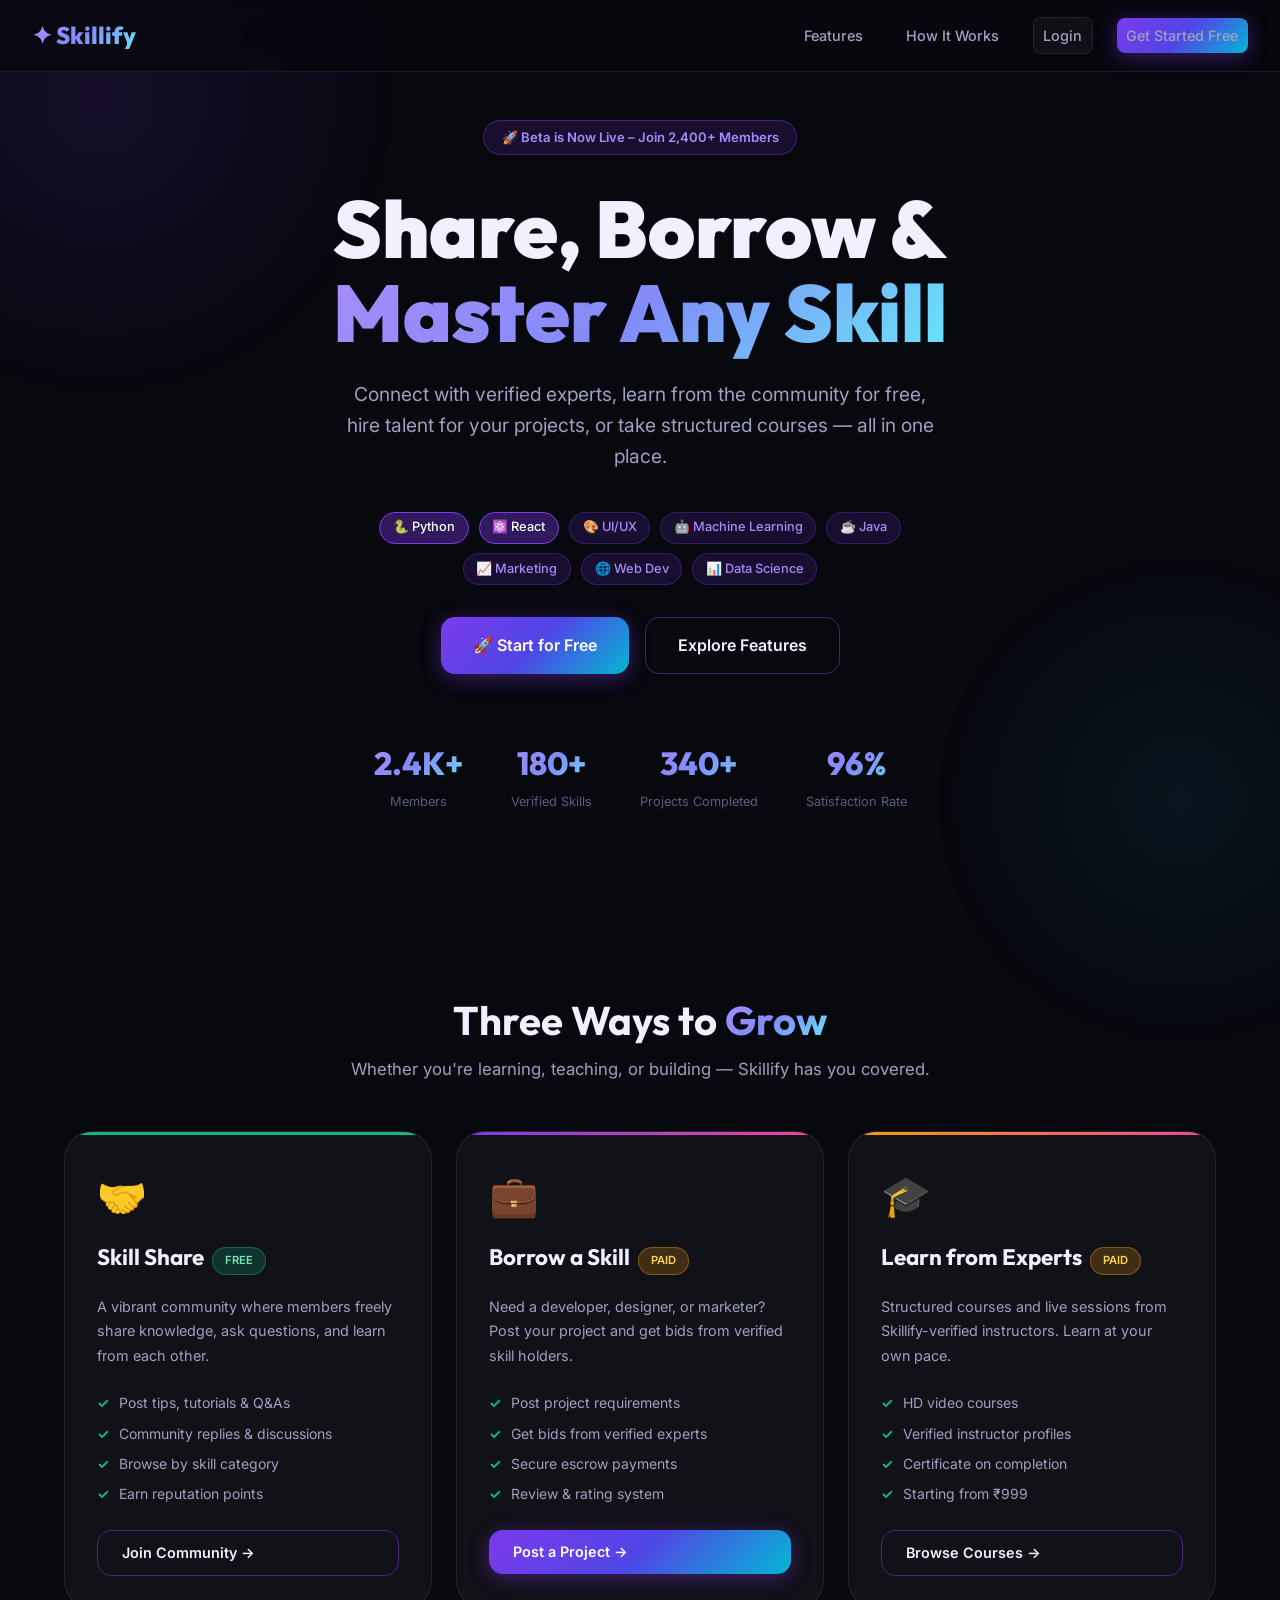
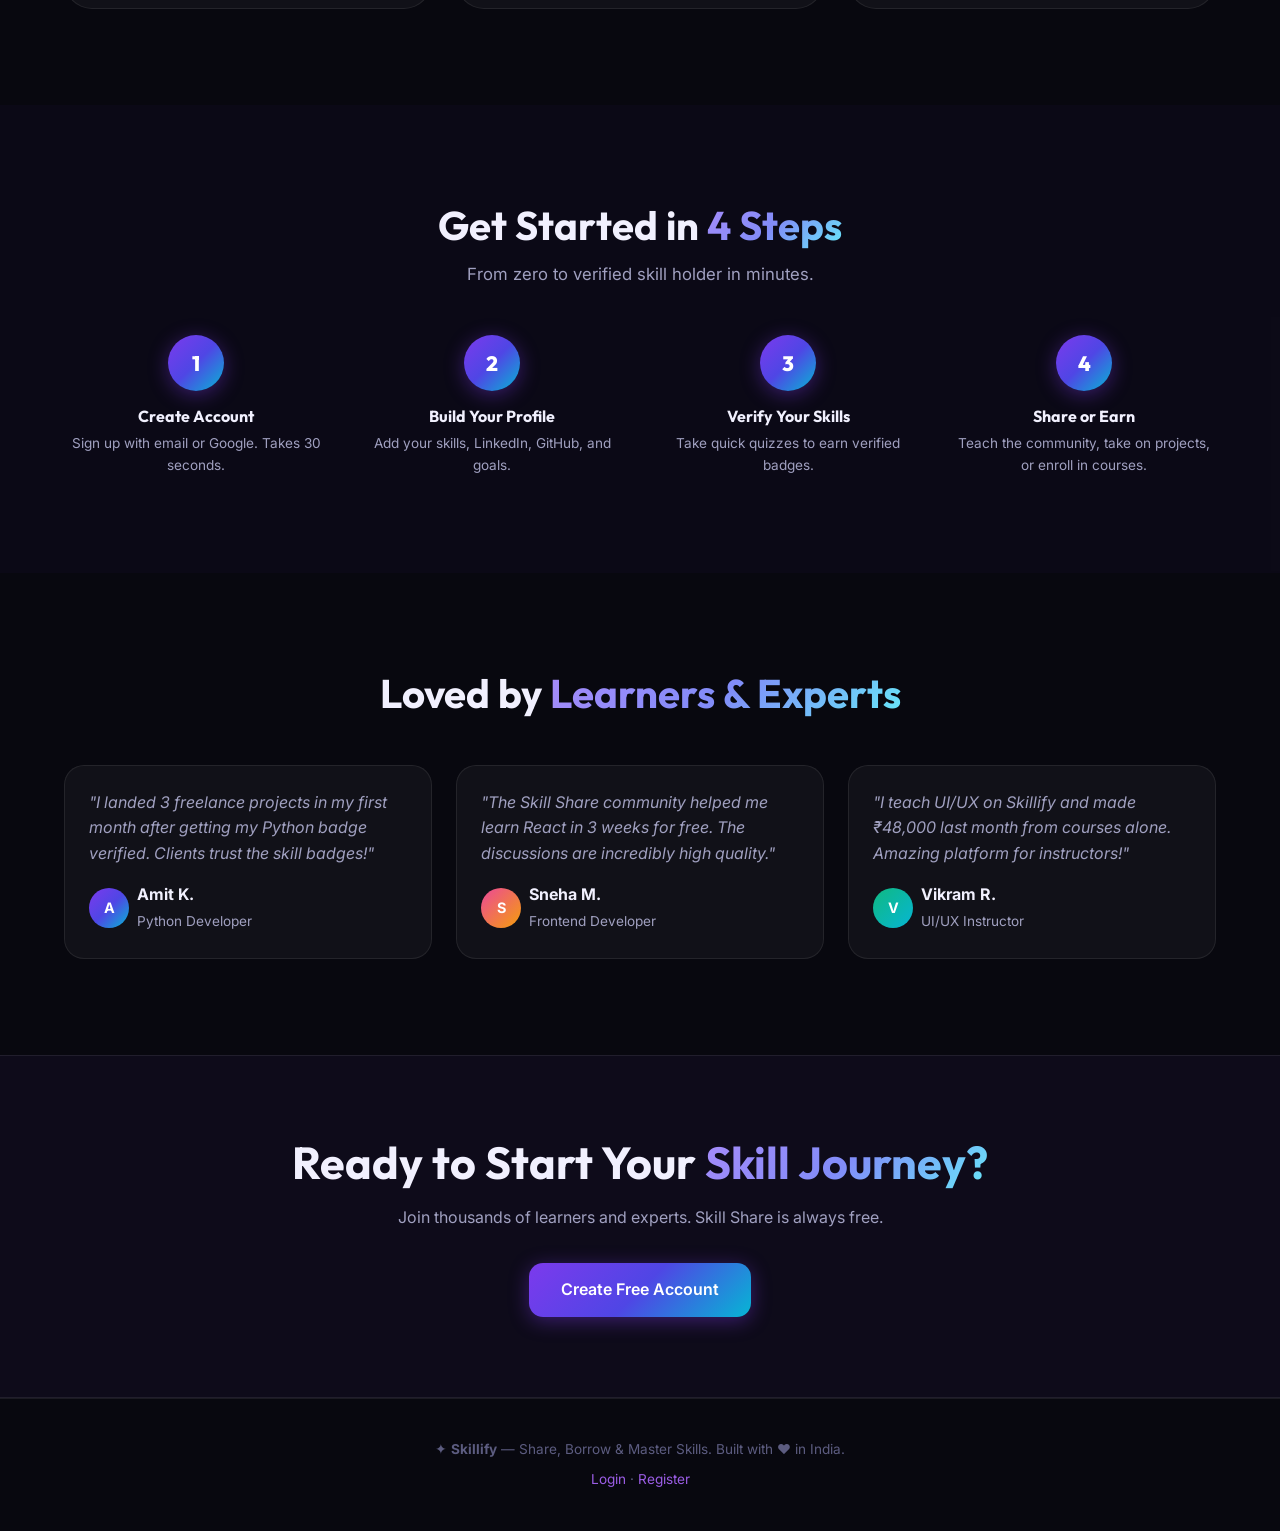
==== frontend/index.html @ 48dd80ce "Initial commit – Skillify platform" ====
<!DOCTYPE html>
<html lang="en">
<head>
  <meta charset="UTF-8" />
  <meta name="viewport" content="width=device-width, initial-scale=1.0" />
  <title>Skillify – Share, Borrow & Master Skills</title>
  <meta name="description" content="Skillify is the ultimate skill-sharing platform. Learn for free, hire experts, or take structured courses from verified professionals." />
  <link rel="stylesheet" href="styles/main.css" />
  <style>
    /* Landing-specific styles */
    .hero {
      min-height: 100vh;
      display: flex; align-items: center; justify-content: center;
      text-align: center;
      padding: 6rem 1.5rem 4rem;
      position: relative; z-index: 1;
    }
    .hero-badge {
      display: inline-flex; align-items: center; gap: 0.5rem;
      background: rgba(124,58,237,0.15);
      border: 1px solid rgba(124,58,237,0.4);
      border-radius: var(--radius-full);
      padding: 0.4rem 1.1rem;
      font-size: 0.82rem; font-weight: 600;
      color: #a78bfa; margin-bottom: 2rem;
      animation: fadeIn 0.8s ease;
    }
    .hero h1 {
      font-size: clamp(2.5rem, 7vw, 5rem);
      font-weight: 900; line-height: 1.05;
      margin-bottom: 1.5rem;
      animation: slideUp 0.8s ease 0.1s both;
    }
    .hero p {
      font-size: clamp(1rem, 2vw, 1.2rem);
      color: var(--text-secondary);
      max-width: 600px; margin: 0 auto 2.5rem;
      animation: slideUp 0.8s ease 0.2s both;
    }
    .hero-cta { display: flex; gap: 1rem; justify-content: center; flex-wrap: wrap; animation: slideUp 0.8s ease 0.3s both; }
    .hero-stats {
      display: flex; gap: 3rem; justify-content: center; margin-top: 4rem;
      flex-wrap: wrap; animation: slideUp 0.8s ease 0.4s both;
    }
    .hero-stat { text-align: center; }
    .hero-stat-num {
      font-family: 'Outfit', sans-serif;
      font-size: 2rem; font-weight: 800;
      background: var(--grad-text); -webkit-background-clip: text;
      -webkit-text-fill-color: transparent; background-clip: text;
    }
    .hero-stat-label { font-size: 0.8rem; color: var(--text-muted); margin-top: 0.2rem; }

    /* Floating skill chips in hero */
    .hero-chips {
      display: flex; flex-wrap: wrap; gap: 0.6rem; justify-content: center;
      margin: 2rem auto; max-width: 600px;
      animation: slideUp 0.8s ease 0.35s both;
    }

    /* Tiers section */
    .tier-card {
      border-radius: var(--radius-xl);
      padding: 2rem;
      background: var(--bg-card);
      border: 1px solid var(--border);
      transition: var(--transition);
      position: relative; overflow: hidden;
    }
    .tier-card::before {
      content: ''; position: absolute; top: 0; left: 0; right: 0; height: 3px;
    }
    .tier-free::before { background: var(--green); }
    .tier-borrow::before { background: linear-gradient(90deg, var(--violet), var(--pink)); }
    .tier-learn::before { background: linear-gradient(90deg, var(--amber), var(--pink)); }
    .tier-card:hover {
      transform: translateY(-8px);
      border-color: var(--border-active);
      box-shadow: var(--shadow-glow-hover);
    }
    .tier-icon {
      font-size: 2.5rem; margin-bottom: 1rem;
      display: block;
    }
    .tier-card h3 { font-size: 1.4rem; margin-bottom: 0.5rem; }
    .tier-card p { color: var(--text-secondary); font-size: 0.9rem; line-height: 1.7; margin-bottom: 1.5rem; }
    .tier-features { display: flex; flex-direction: column; gap: 0.5rem; margin-bottom: 1.5rem; }
    .tier-features li {
      display: flex; align-items: center; gap: 0.6rem;
      font-size: 0.875rem; color: var(--text-secondary);
    }
    .tier-features li::before { content: '✓'; color: var(--green); font-weight: 700; }

    /* How it works */
    .steps-grid { display: grid; grid-template-columns: repeat(auto-fit, minmax(200px, 1fr)); gap: 2rem; }
    .step { text-align: center; }
    .step-num {
      width: 56px; height: 56px;
      border-radius: 50%;
      background: var(--grad-primary);
      display: flex; align-items: center; justify-content: center;
      font-family: 'Outfit', sans-serif; font-size: 1.3rem; font-weight: 800; color: #fff;
      margin: 0 auto 1rem;
      box-shadow: 0 4px 20px rgba(124,58,237,0.4);
    }
    .step h4 { font-size: 1rem; margin-bottom: 0.4rem; }
    .step p { font-size: 0.85rem; color: var(--text-secondary); }

    /* Testimonials */
    .testimonial-card {
      background: var(--bg-card); border: 1px solid var(--border);
      border-radius: var(--radius-lg); padding: 1.5rem;
    }
    .testimonial-card p { color: var(--text-secondary); font-style: italic; margin-bottom: 1rem; }

    /* CTA Section */
    .cta-section {
      text-align: center; padding: 5rem 1.5rem;
      background: rgba(124,58,237,0.05);
      border-top: 1px solid var(--border);
      border-bottom: 1px solid var(--border);
    }
    .cta-section h2 { font-size: clamp(1.8rem, 4vw, 2.8rem); margin-bottom: 1rem; }
    .cta-section p { color: var(--text-secondary); margin-bottom: 2rem; }

    /* Footer */
    footer {
      padding: 2.5rem; text-align: center;
      color: var(--text-muted); font-size: 0.85rem;
      border-top: 1px solid var(--border);
    }
    footer a { color: var(--violet-light); }
  </style>
</head>
<body>

<!-- Navigation -->
<nav class="nav">
  <a href="index.html" class="nav-logo">✦ Skillify</a>
  <div class="nav-links">
    <a href="#tiers" class="nav-desktop">Features</a>
    <a href="#how-it-works" class="nav-desktop">How It Works</a>
    <a href="auth.html?mode=login" class="btn btn-glass btn-sm">Login</a>
    <a href="auth.html?mode=register" class="btn btn-primary btn-sm">Get Started Free</a>
  </div>
</nav>

<!-- HERO -->
<section class="hero">
  <div>
    <div class="hero-badge">🚀 Beta is Now Live – Join 2,400+ Members</div>
    <h1>
      Share, Borrow &<br />
      <span class="gradient-text">Master Any Skill</span>
    </h1>
    <p>Connect with verified experts, learn from the community for free, hire talent for your projects, or take structured courses — all in one place.</p>
    <div class="hero-chips">
      <span class="chip selected">🐍 Python</span>
      <span class="chip selected">⚛️ React</span>
      <span class="chip">🎨 UI/UX</span>
      <span class="chip">🤖 Machine Learning</span>
      <span class="chip">☕ Java</span>
      <span class="chip">📈 Marketing</span>
      <span class="chip">🌐 Web Dev</span>
      <span class="chip">📊 Data Science</span>
    </div>
    <div class="hero-cta">
      <a href="auth.html?mode=register" class="btn btn-primary btn-lg">🚀 Start for Free</a>
      <a href="#tiers" class="btn btn-outline btn-lg">Explore Features</a>
    </div>
    <div class="hero-stats">
      <div class="hero-stat"><div class="hero-stat-num">2.4K+</div><div class="hero-stat-label">Members</div></div>
      <div class="hero-stat"><div class="hero-stat-num">180+</div><div class="hero-stat-label">Verified Skills</div></div>
      <div class="hero-stat"><div class="hero-stat-num">340+</div><div class="hero-stat-label">Projects Completed</div></div>
      <div class="hero-stat"><div class="hero-stat-num">96%</div><div class="hero-stat-label">Satisfaction Rate</div></div>
    </div>
  </div>
</section>

<!-- TIERS -->
<section class="section" id="tiers">
  <div class="container">
    <div class="section-header">
      <h2>Three Ways to <span class="gradient-text">Grow</span></h2>
      <p>Whether you're learning, teaching, or building — Skillify has you covered.</p>
    </div>
    <div class="grid-3">

      <!-- Tier 1: Free -->
      <div class="tier-card tier-free slide-up">
        <span class="tier-icon">🤝</span>
        <div class="flex items-center gap-1 mb-2">
          <h3>Skill Share</h3>
          <span class="badge badge-free">FREE</span>
        </div>
        <p>A vibrant community where members freely share knowledge, ask questions, and learn from each other.</p>
        <ul class="tier-features">
          <li>Post tips, tutorials & Q&As</li>
          <li>Community replies & discussions</li>
          <li>Browse by skill category</li>
          <li>Earn reputation points</li>
        </ul>
        <a href="auth.html?mode=register" class="btn btn-outline w-full">Join Community →</a>
      </div>

      <!-- Tier 2: Borrow -->
      <div class="tier-card tier-borrow slide-up" style="animation-delay:0.1s">
        <span class="tier-icon">💼</span>
        <div class="flex items-center gap-1 mb-2">
          <h3>Borrow a Skill</h3>
          <span class="badge badge-paid">PAID</span>
        </div>
        <p>Need a developer, designer, or marketer? Post your project and get bids from verified skill holders.</p>
        <ul class="tier-features">
          <li>Post project requirements</li>
          <li>Get bids from verified experts</li>
          <li>Secure escrow payments</li>
          <li>Review & rating system</li>
        </ul>
        <a href="auth.html?mode=register" class="btn btn-primary w-full">Post a Project →</a>
      </div>

      <!-- Tier 3: Learn -->
      <div class="tier-card tier-learn slide-up" style="animation-delay:0.2s">
        <span class="tier-icon">🎓</span>
        <div class="flex items-center gap-1 mb-2">
          <h3>Learn from Experts</h3>
          <span class="badge badge-paid">PAID</span>
        </div>
        <p>Structured courses and live sessions from Skillify-verified instructors. Learn at your own pace.</p>
        <ul class="tier-features">
          <li>HD video courses</li>
          <li>Verified instructor profiles</li>
          <li>Certificate on completion</li>
          <li>Starting from ₹999</li>
        </ul>
        <a href="auth.html?mode=register" class="btn btn-outline w-full">Browse Courses →</a>
      </div>

    </div>
  </div>
</section>

<!-- HOW IT WORKS -->
<section class="section" id="how-it-works" style="background: rgba(124,58,237,0.03);">
  <div class="container">
    <div class="section-header">
      <h2>Get Started in <span class="gradient-text">4 Steps</span></h2>
      <p>From zero to verified skill holder in minutes.</p>
    </div>
    <div class="steps-grid">
      <div class="step slide-up">
        <div class="step-num">1</div>
        <h4>Create Account</h4>
        <p>Sign up with email or Google. Takes 30 seconds.</p>
      </div>
      <div class="step slide-up" style="animation-delay:0.1s">
        <div class="step-num">2</div>
        <h4>Build Your Profile</h4>
        <p>Add your skills, LinkedIn, GitHub, and goals.</p>
      </div>
      <div class="step slide-up" style="animation-delay:0.2s">
        <div class="step-num">3</div>
        <h4>Verify Your Skills</h4>
        <p>Take quick quizzes to earn verified badges.</p>
      </div>
      <div class="step slide-up" style="animation-delay:0.3s">
        <div class="step-num">4</div>
        <h4>Share or Earn</h4>
        <p>Teach the community, take on projects, or enroll in courses.</p>
      </div>
    </div>
  </div>
</section>

<!-- TESTIMONIALS -->
<section class="section">
  <div class="container">
    <div class="section-header">
      <h2>Loved by <span class="gradient-text">Learners & Experts</span></h2>
    </div>
    <div class="grid-3">
      <div class="testimonial-card">
        <p>"I landed 3 freelance projects in my first month after getting my Python badge verified. Clients trust the skill badges!"</p>
        <div class="flex items-center gap-1">
          <div class="avatar">A</div>
          <div><strong>Amit K.</strong><br /><span class="txt-sm txt-muted">Python Developer</span></div>
        </div>
      </div>
      <div class="testimonial-card" style="animation-delay:0.1s">
        <p>"The Skill Share community helped me learn React in 3 weeks for free. The discussions are incredibly high quality."</p>
        <div class="flex items-center gap-1">
          <div class="avatar" style="background: linear-gradient(135deg,#ec4899,#f59e0b)">S</div>
          <div><strong>Sneha M.</strong><br /><span class="txt-sm txt-muted">Frontend Developer</span></div>
        </div>
      </div>
      <div class="testimonial-card" style="animation-delay:0.2s">
        <p>"I teach UI/UX on Skillify and made ₹48,000 last month from courses alone. Amazing platform for instructors!"</p>
        <div class="flex items-center gap-1">
          <div class="avatar" style="background: linear-gradient(135deg,#10b981,#06b6d4)">V</div>
          <div><strong>Vikram R.</strong><br /><span class="txt-sm txt-muted">UI/UX Instructor</span></div>
        </div>
      </div>
    </div>
  </div>
</section>

<!-- CTA -->
<div class="cta-section">
  <h2>Ready to Start Your <span class="gradient-text">Skill Journey?</span></h2>
  <p>Join thousands of learners and experts. Skill Share is always free.</p>
  <a href="auth.html?mode=register" class="btn btn-primary btn-lg">Create Free Account</a>
</div>

<!-- FOOTER -->
<footer>
  <p>✦ <strong>Skillify</strong> — Share, Borrow & Master Skills. Built with ❤️ in India.</p>
  <p class="mt-1"><a href="auth.html?mode=login">Login</a> · <a href="auth.html?mode=register">Register</a></p>
</footer>

</body>
</html>
---- frontend/styles/main.css ----
/* ==========================================================
   Skillify – Global Design System
   Dark Violet Premium Theme with Glassmorphism
   ========================================================== */

@import url('https://fonts.googleapis.com/css2?family=Outfit:wght@300;400;500;600;700;800;900&family=Inter:wght@300;400;500;600&display=swap');

/* ── CSS Variables ── */
:root {
    --bg-primary: #08080f;
    --bg-secondary: #0d0d1a;
    --bg-card: rgba(255, 255, 255, 0.04);
    --bg-card-hover: rgba(255, 255, 255, 0.07);

    --violet: #7c3aed;
    --violet-light: #9b5de5;
    --indigo: #4f46e5;
    --pink: #ec4899;
    --amber: #f59e0b;
    --green: #10b981;
    --red: #ef4444;
    --cyan: #06b6d4;

    --grad-primary: linear-gradient(135deg, #7c3aed, #4f46e5, #06b6d4);
    --grad-card: linear-gradient(135deg, rgba(124, 58, 237, 0.15), rgba(79, 70, 229, 0.1));
    --grad-text: linear-gradient(135deg, #a78bfa, #818cf8, #67e8f9);

    --text-primary: #f1f0fe;
    --text-secondary: #a0a0c0;
    --text-muted: #5c5c80;

    --border: rgba(255, 255, 255, 0.08);
    --border-active: rgba(124, 58, 237, 0.5);

    --shadow-card: 0 8px 32px rgba(0, 0, 0, 0.4);
    --shadow-glow: 0 0 40px rgba(124, 58, 237, 0.25);
    --shadow-glow-hover: 0 0 60px rgba(124, 58, 237, 0.4);

    --radius-sm: 8px;
    --radius-md: 14px;
    --radius-lg: 20px;
    --radius-xl: 28px;
    --radius-full: 9999px;

    --transition: all 0.3s cubic-bezier(0.4, 0, 0.2, 1);
    --transition-fast: all 0.15s ease;

    --nav-h: 72px;
}

/* ── Reset ── */
*,
*::before,
*::after {
    box-sizing: border-box;
    margin: 0;
    padding: 0;
}

html {
    scroll-behavior: smooth;
}

body {
    font-family: 'Inter', sans-serif;
    background: var(--bg-primary);
    color: var(--text-primary);
    min-height: 100vh;
    overflow-x: hidden;
    line-height: 1.6;
}

img,
svg {
    max-width: 100%;
    display: block;
}

a {
    text-decoration: none;
    color: inherit;
}

ul {
    list-style: none;
}

button {
    font-family: inherit;
    cursor: pointer;
    border: none;
    outline: none;
}

input,
textarea,
select {
    font-family: inherit;
    outline: none;
}

/* ── Background animated gradient orbs ── */
body::before {
    content: '';
    position: fixed;
    width: 600px;
    height: 600px;
    background: radial-gradient(circle, rgba(124, 58, 237, 0.12) 0%, transparent 70%);
    top: -200px;
    left: -200px;
    pointer-events: none;
    z-index: 0;
    animation: orbFloat 8s ease-in-out infinite;
}

body::after {
    content: '';
    position: fixed;
    width: 500px;
    height: 500px;
    background: radial-gradient(circle, rgba(6, 182, 212, 0.08) 0%, transparent 70%);
    bottom: -150px;
    right: -150px;
    pointer-events: none;
    z-index: 0;
    animation: orbFloat 10s ease-in-out infinite reverse;
}

@keyframes orbFloat {

    0%,
    100% {
        transform: translate(0, 0);
    }

    50% {
        transform: translate(30px, 30px);
    }
}

/* ── Scrollbar ── */
::-webkit-scrollbar {
    width: 6px;
}

::-webkit-scrollbar-track {
    background: var(--bg-primary);
}

::-webkit-scrollbar-thumb {
    background: var(--violet);
    border-radius: 3px;
}

/* ── Typography ── */
h1,
h2,
h3,
h4,
h5,
h6 {
    font-family: 'Outfit', sans-serif;
    font-weight: 700;
    line-height: 1.2;
}

.gradient-text {
    background: var(--grad-text);
    -webkit-background-clip: text;
    -webkit-text-fill-color: transparent;
    background-clip: text;
}

/* ── Nav ── */
.nav {
    position: fixed;
    top: 0;
    left: 0;
    right: 0;
    z-index: 100;
    height: var(--nav-h);
    display: flex;
    align-items: center;
    justify-content: space-between;
    padding: 0 2rem;
    background: rgba(8, 8, 15, 0.8);
    backdrop-filter: blur(20px);
    border-bottom: 1px solid var(--border);
    transition: var(--transition);
}

.nav-logo {
    font-family: 'Outfit', sans-serif;
    font-size: 1.5rem;
    font-weight: 800;
    background: var(--grad-text);
    -webkit-background-clip: text;
    -webkit-text-fill-color: transparent;
    background-clip: text;
}

.nav-links {
    display: flex;
    align-items: center;
    gap: 1.5rem;
}

.nav-links a {
    color: var(--text-secondary);
    font-size: 0.9rem;
    font-weight: 500;
    transition: var(--transition);
    padding: 0.4rem 0.6rem;
    border-radius: var(--radius-sm);
}

.nav-links a:hover {
    color: var(--text-primary);
    background: var(--bg-card);
}

.nav-links a.active {
    color: var(--violet-light);
}

/* ── Buttons ── */
.btn {
    display: inline-flex;
    align-items: center;
    gap: 0.5rem;
    padding: 0.65rem 1.5rem;
    border-radius: var(--radius-md);
    font-weight: 600;
    font-size: 0.9rem;
    transition: var(--transition);
    position: relative;
    overflow: hidden;
    cursor: pointer;
}

.btn::before {
    content: '';
    position: absolute;
    inset: 0;
    background: rgba(255, 255, 255, 0.1);
    transform: translateX(-100%);
    transition: transform 0.3s ease;
}

.btn:hover::before {
    transform: translateX(0);
}

.btn-primary {
    background: var(--grad-primary);
    color: #fff;
    box-shadow: 0 4px 20px rgba(124, 58, 237, 0.4);
}

.btn-primary:hover {
    box-shadow: 0 4px 30px rgba(124, 58, 237, 0.6);
    transform: translateY(-2px);
}

.btn-outline {
    background: transparent;
    color: var(--text-primary);
    border: 1px solid var(--border-active);
}

.btn-outline:hover {
    background: rgba(124, 58, 237, 0.1);
    border-color: var(--violet);
}

.btn-glass {
    background: var(--bg-card);
    color: var(--text-primary);
    border: 1px solid var(--border);
    backdrop-filter: blur(10px);
}

.btn-glass:hover {
    background: var(--bg-card-hover);
    border-color: var(--border-active);
}

.btn-sm {
    padding: 0.45rem 1rem;
    font-size: 0.82rem;
    border-radius: var(--radius-sm);
}

.btn-lg {
    padding: 0.9rem 2rem;
    font-size: 1rem;
}

.btn-full {
    width: 100%;
    justify-content: center;
}

/* ── Cards ── */
.card {
    background: var(--bg-card);
    border: 1px solid var(--border);
    border-radius: var(--radius-lg);
    padding: 1.5rem;
    backdrop-filter: blur(10px);
    transition: var(--transition);
}

.card:hover {
    border-color: var(--border-active);
    background: var(--bg-card-hover);
    box-shadow: var(--shadow-glow);
    transform: translateY(-3px);
}

.card-glass {
    background: rgba(255, 255, 255, 0.03);
    border: 1px solid var(--border);
    border-radius: var(--radius-lg);
    backdrop-filter: blur(20px);
}

/* ── Badges ── */
.badge {
    display: inline-flex;
    align-items: center;
    gap: 0.35rem;
    padding: 0.25rem 0.75rem;
    border-radius: var(--radius-full);
    font-size: 0.75rem;
    font-weight: 600;
}

.badge-violet {
    background: rgba(124, 58, 237, 0.2);
    color: #a78bfa;
    border: 1px solid rgba(124, 58, 237, 0.3);
}

.badge-green {
    background: rgba(16, 185, 129, 0.15);
    color: #34d399;
    border: 1px solid rgba(16, 185, 129, 0.3);
}

.badge-pink {
    background: rgba(236, 72, 153, 0.15);
    color: #f472b6;
    border: 1px solid rgba(236, 72, 153, 0.3);
}

.badge-amber {
    background: rgba(245, 158, 11, 0.15);
    color: #fbbf24;
    border: 1px solid rgba(245, 158, 11, 0.3);
}

.badge-cyan {
    background: rgba(6, 182, 212, 0.15);
    color: #22d3ee;
    border: 1px solid rgba(6, 182, 212, 0.3);
}

.badge-free {
    background: rgba(16, 185, 129, 0.2);
    color: #6ee7b7;
    border: 1px solid rgba(16, 185, 129, 0.4);
    font-size: 0.7rem;
}

.badge-paid {
    background: rgba(245, 158, 11, 0.2);
    color: #fcd34d;
    border: 1px solid rgba(245, 158, 11, 0.4);
    font-size: 0.7rem;
}

/* ── Forms ── */
.form-group {
    display: flex;
    flex-direction: column;
    gap: 0.5rem;
}

.form-label {
    font-size: 0.85rem;
    font-weight: 600;
    color: var(--text-secondary);
}

.form-input,
.form-select,
.form-textarea {
    background: rgba(255, 255, 255, 0.05);
    border: 1px solid var(--border);
    border-radius: var(--radius-md);
    padding: 0.75rem 1rem;
    color: var(--text-primary);
    font-size: 0.9rem;
    transition: var(--transition);
    width: 100%;
}

.form-input::placeholder,
.form-textarea::placeholder {
    color: var(--text-muted);
}

.form-input:focus,
.form-select:focus,
.form-textarea:focus {
    border-color: var(--violet);
    background: rgba(124, 58, 237, 0.08);
    box-shadow: 0 0 0 3px rgba(124, 58, 237, 0.15);
}

.form-select {
    -webkit-appearance: none;
    appearance: none;
}

.form-textarea {
    resize: vertical;
    min-height: 100px;
}

/* ── Tags / Chips ── */
.chip {
    display: inline-flex;
    align-items: center;
    gap: 0.4rem;
    background: rgba(124, 58, 237, 0.15);
    border: 1px solid rgba(124, 58, 237, 0.3);
    color: #a78bfa;
    border-radius: var(--radius-full);
    padding: 0.3rem 0.8rem;
    font-size: 0.8rem;
    font-weight: 500;
    cursor: pointer;
    transition: var(--transition);
}

.chip:hover,
.chip.selected {
    background: rgba(124, 58, 237, 0.35);
    border-color: var(--violet);
}

.chip.selected {
    color: #fff;
}

/* ── Divider ── */
.divider {
    display: flex;
    align-items: center;
    gap: 1rem;
    text-align: center;
    color: var(--text-muted);
    font-size: 0.8rem;
}

.divider::before,
.divider::after {
    content: '';
    flex: 1;
    height: 1px;
    background: var(--border);
}

/* ── Loader ── */
.loader {
    width: 40px;
    height: 40px;
    border: 3px solid var(--border);
    border-top-color: var(--violet);
    border-radius: 50%;
    animation: spin 0.8s linear infinite;
}

@keyframes spin {
    to {
        transform: rotate(360deg);
    }
}

/* ── Toasts ── */
.toast-container {
    position: fixed;
    bottom: 2rem;
    right: 2rem;
    z-index: 9999;
    display: flex;
    flex-direction: column;
    gap: 0.75rem;
}

.toast {
    background: var(--bg-card);
    border: 1px solid var(--border);
    border-radius: var(--radius-md);
    padding: 1rem 1.25rem;
    display: flex;
    align-items: center;
    gap: 0.75rem;
    backdrop-filter: blur(20px);
    box-shadow: var(--shadow-card);
    animation: toastIn 0.3s ease;
    min-width: 280px;
}

.toast.success {
    border-color: rgba(16, 185, 129, 0.5);
}

.toast.error {
    border-color: rgba(239, 68, 68, 0.5);
}

@keyframes toastIn {
    from {
        transform: translateX(100%);
        opacity: 0;
    }

    to {
        transform: translateX(0);
        opacity: 1;
    }
}

/* ── Avatar ── */
.avatar {
    width: 40px;
    height: 40px;
    border-radius: 50%;
    display: flex;
    align-items: center;
    justify-content: center;
    font-weight: 700;
    font-size: 0.9rem;
    background: var(--grad-primary);
    color: #fff;
    flex-shrink: 0;
}

.avatar-lg {
    width: 64px;
    height: 64px;
    font-size: 1.3rem;
}

.avatar-xl {
    width: 96px;
    height: 96px;
    font-size: 2rem;
}

/* ── Stat Card ── */
.stat-card {
    text-align: center;
    padding: 1.25rem;
    background: var(--bg-card);
    border: 1px solid var(--border);
    border-radius: var(--radius-md);
}

.stat-card .stat-number {
    font-family: 'Outfit', sans-serif;
    font-size: 2rem;
    font-weight: 800;
    background: var(--grad-text);
    -webkit-background-clip: text;
    -webkit-text-fill-color: transparent;
    background-clip: text;
}

.stat-card .stat-label {
    font-size: 0.8rem;
    color: var(--text-muted);
    margin-top: 0.25rem;
}

/* ── Progress Bar ── */
.progress-bar {
    height: 6px;
    background: var(--border);
    border-radius: var(--radius-full);
    overflow: hidden;
}

.progress-fill {
    height: 100%;
    background: var(--grad-primary);
    border-radius: var(--radius-full);
    transition: width 0.5s ease;
}

/* ── Rating Stars ── */
.stars {
    color: var(--amber);
    font-size: 0.85rem;
}

/* ── Animations ── */
@keyframes fadeIn {
    from {
        opacity: 0;
    }

    to {
        opacity: 1;
    }
}

@keyframes slideUp {
    from {
        opacity: 0;
        transform: translateY(20px);
    }

    to {
        opacity: 1;
        transform: translateY(0);
    }
}

@keyframes scaleIn {
    from {
        opacity: 0;
        transform: scale(0.9);
    }

    to {
        opacity: 1;
        transform: scale(1);
    }
}

@keyframes pulse {

    0%,
    100% {
        opacity: 1;
    }

    50% {
        opacity: 0.6;
    }
}

@keyframes shimmer {
    0% {
        background-position: -200% 0;
    }

    100% {
        background-position: 200% 0;
    }
}

.fade-in {
    animation: fadeIn 0.5s ease;
}

.slide-up {
    animation: slideUp 0.5s ease;
}

.scale-in {
    animation: scaleIn 0.4s ease;
}

/* ── Utilities ── */
.container {
    max-width: 1200px;
    margin: 0 auto;
    padding: 0 1.5rem;
}

.container-sm {
    max-width: 800px;
    margin: 0 auto;
    padding: 0 1.5rem;
}

.flex {
    display: flex;
}

.flex-col {
    flex-direction: column;
}

.items-center {
    align-items: center;
}

.justify-between {
    justify-content: space-between;
}

.justify-center {
    justify-content: center;
}

.gap-1 {
    gap: 0.5rem;
}

.gap-2 {
    gap: 1rem;
}

.gap-3 {
    gap: 1.5rem;
}

.gap-4 {
    gap: 2rem;
}

.grid-2 {
    display: grid;
    grid-template-columns: repeat(2, 1fr);
    gap: 1.5rem;
}

.grid-3 {
    display: grid;
    grid-template-columns: repeat(3, 1fr);
    gap: 1.5rem;
}

.grid-4 {
    display: grid;
    grid-template-columns: repeat(4, 1fr);
    gap: 1rem;
}

.mt-1 {
    margin-top: 0.5rem;
}

.mt-2 {
    margin-top: 1rem;
}

.mt-3 {
    margin-top: 1.5rem;
}

.mt-4 {
    margin-top: 2rem;
}

.mb-1 {
    margin-bottom: 0.5rem;
}

.mb-2 {
    margin-bottom: 1rem;
}

.txt-sm {
    font-size: 0.85rem;
}

.txt-muted {
    color: var(--text-secondary);
}

.txt-center {
    text-align: center;
}

.txt-right {
    text-align: right;
}

.w-full {
    width: 100%;
}

.hidden {
    display: none !important;
}

.section {
    padding: 6rem 0;
    position: relative;
    z-index: 1;
}

.section-header {
    text-align: center;
    margin-bottom: 3rem;
}

.section-header h2 {
    font-size: clamp(1.8rem, 4vw, 2.5rem);
    margin-bottom: 0.75rem;
}

.section-header p {
    color: var(--text-secondary);
    font-size: 1.05rem;
}

/* ── Page layout (post-login) ── */
.page-content {
    padding-top: calc(var(--nav-h) + 2rem);
    min-height: 100vh;
}

/* ── Badge Tiers ────────────────────────────────────────── */
.badge-tier {
    display: inline-flex;
    align-items: center;
    gap: 0.5rem;
    padding: 0.35rem 0.9rem;
    border-radius: var(--radius-full);
    font-size: 0.82rem;
    font-weight: 700;
}

.badge-tier.bronze {
    background: rgba(205, 127, 50, 0.15);
    color: #cd7f32;
    border: 1px solid rgba(205, 127, 50, 0.4);
}

.badge-tier.iron {
    background: rgba(107, 114, 128, 0.15);
    color: #9ca3af;
    border: 1px solid rgba(107, 114, 128, 0.4);
}

.badge-tier.silver {
    background: rgba(148, 163, 184, 0.15);
    color: #cbd5e1;
    border: 1px solid rgba(148, 163, 184, 0.4);
}

.badge-tier.gold {
    background: rgba(251, 191, 36, 0.15);
    color: #fbbf24;
    border: 1px solid rgba(251, 191, 36, 0.4);
}

.badge-tier.diamond {
    background: rgba(103, 232, 249, 0.15);
    color: #67e8f9;
    border: 1px solid rgba(103, 232, 249, 0.4);
}

.badge-tier.platinum {
    background: rgba(167, 139, 250, 0.15);
    color: #a78bfa;
    border: 1px solid rgba(167, 139, 250, 0.4);
}

/* Badge card for display */
.badge-showcase-card {
    border-radius: var(--radius-lg);
    padding: 1rem 1.25rem;
    display: flex;
    align-items: center;
    gap: 0.9rem;
    border: 1px solid;
    transition: var(--transition);
}

.badge-showcase-card.bronze {
    background: rgba(205, 127, 50, 0.08);
    border-color: rgba(205, 127, 50, 0.3);
}

.badge-showcase-card.iron {
    background: rgba(107, 114, 128, 0.08);
    border-color: rgba(107, 114, 128, 0.3);
}

.badge-showcase-card.silver {
    background: rgba(148, 163, 184, 0.08);
    border-color: rgba(148, 163, 184, 0.3);
}

.badge-showcase-card.gold {
    background: rgba(251, 191, 36, 0.08);
    border-color: rgba(251, 191, 36, 0.3);
}

.badge-showcase-card.diamond {
    background: rgba(103, 232, 249, 0.08);
    border-color: rgba(103, 232, 249, 0.3);
}

.badge-showcase-card.platinum {
    background: rgba(167, 139, 250, 0.1);
    border-color: rgba(167, 139, 250, 0.4);
}

.badge-showcase-card .b-icon {
    font-size: 2rem;
    flex-shrink: 0;
}

.badge-showcase-card .b-name {
    font-weight: 800;
    font-family: 'Outfit', sans-serif;
    font-size: 0.95rem;
}

.badge-showcase-card .b-req {
    font-size: 0.78rem;
    color: var(--text-muted);
    margin-top: 0.1rem;
}

.badge-showcase-card .b-earn {
    font-size: 0.75rem;
    color: var(--green);
    margin-top: 0.15rem;
}

/* ── Responsive ── */
@media (max-width: 768px) {

    .grid-3,
    .grid-4 {
        grid-template-columns: 1fr;
    }

    .grid-2 {
        grid-template-columns: 1fr;
    }

    .nav-links .nav-desktop {
        display: none;
    }
}
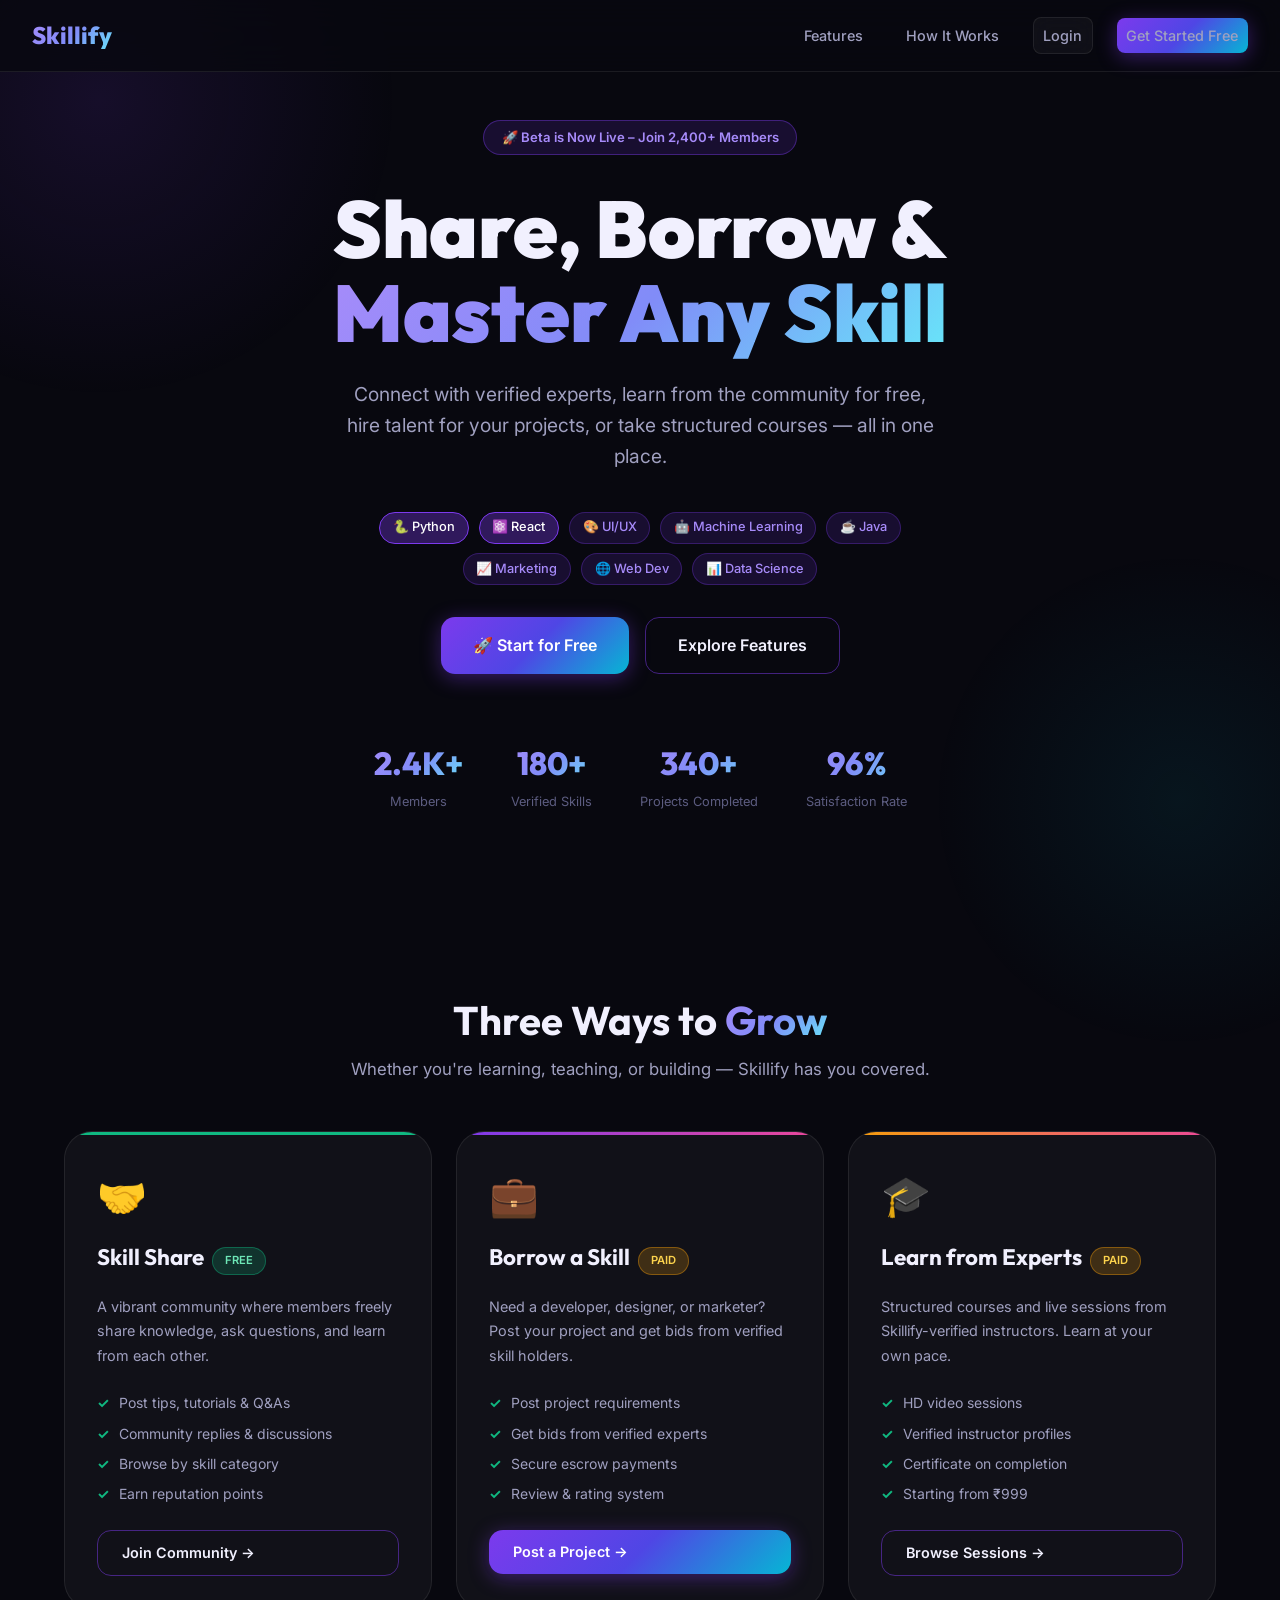
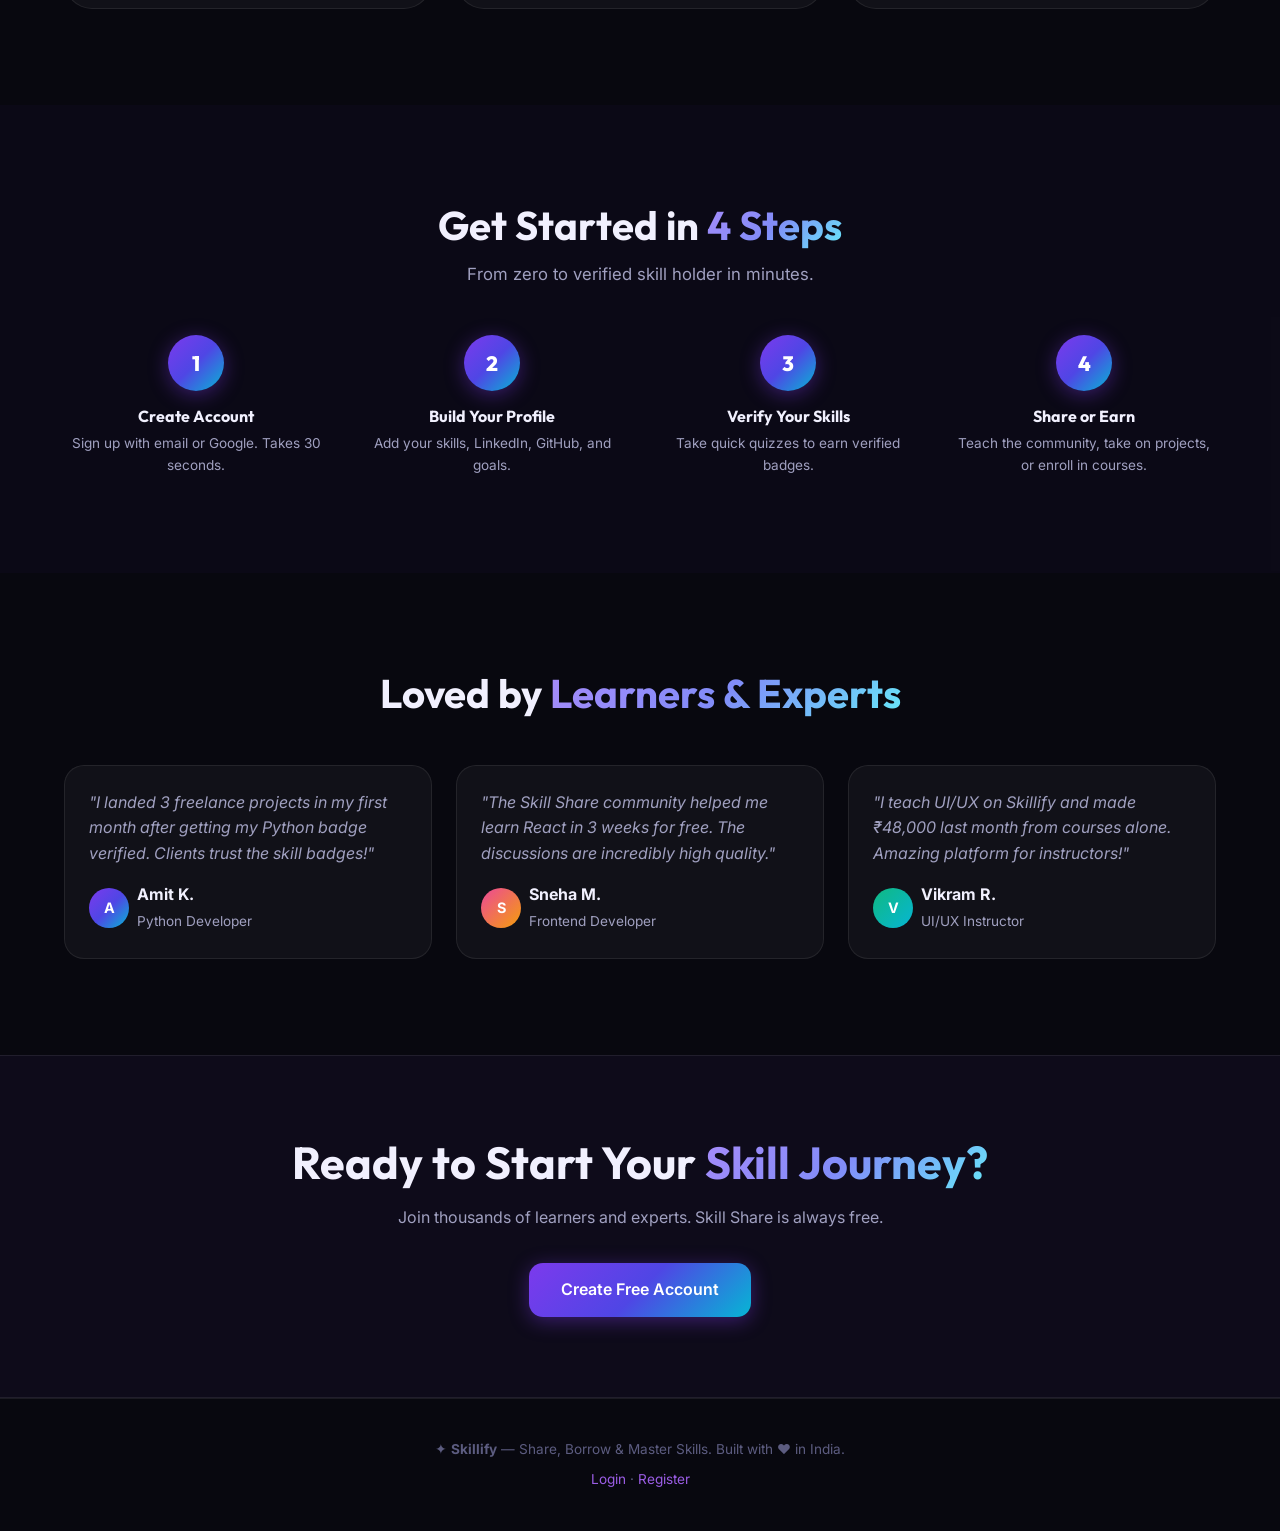
==== commit 0049a6c2: "new changes" ====
--- a/frontend/index.html
+++ b/frontend/index.html
@@ -1,60 +1,102 @@
 <!DOCTYPE html>
 <html lang="en">
+
 <head>
   <meta charset="UTF-8" />
   <meta name="viewport" content="width=device-width, initial-scale=1.0" />
   <title>Skillify – Share, Borrow & Master Skills</title>
-  <meta name="description" content="Skillify is the ultimate skill-sharing platform. Learn for free, hire experts, or take structured courses from verified professionals." />
+  <meta name="description"
+    content="Skillify is the ultimate skill-sharing platform. Learn for free, hire experts, or take structured courses from verified professionals." />
   <link rel="stylesheet" href="styles/main.css" />
   <style>
     /* Landing-specific styles */
     .hero {
       min-height: 100vh;
-      display: flex; align-items: center; justify-content: center;
+      display: flex;
+      align-items: center;
+      justify-content: center;
       text-align: center;
       padding: 6rem 1.5rem 4rem;
-      position: relative; z-index: 1;
-    }
+      position: relative;
+      z-index: 1;
+    }
+
     .hero-badge {
-      display: inline-flex; align-items: center; gap: 0.5rem;
-      background: rgba(124,58,237,0.15);
-      border: 1px solid rgba(124,58,237,0.4);
+      display: inline-flex;
+      align-items: center;
+      gap: 0.5rem;
+      background: rgba(124, 58, 237, 0.15);
+      border: 1px solid rgba(124, 58, 237, 0.4);
       border-radius: var(--radius-full);
       padding: 0.4rem 1.1rem;
-      font-size: 0.82rem; font-weight: 600;
-      color: #a78bfa; margin-bottom: 2rem;
+      font-size: 0.82rem;
+      font-weight: 600;
+      color: #a78bfa;
+      margin-bottom: 2rem;
       animation: fadeIn 0.8s ease;
     }
+
     .hero h1 {
       font-size: clamp(2.5rem, 7vw, 5rem);
-      font-weight: 900; line-height: 1.05;
+      font-weight: 900;
+      line-height: 1.05;
       margin-bottom: 1.5rem;
       animation: slideUp 0.8s ease 0.1s both;
     }
+
     .hero p {
       font-size: clamp(1rem, 2vw, 1.2rem);
       color: var(--text-secondary);
-      max-width: 600px; margin: 0 auto 2.5rem;
+      max-width: 600px;
+      margin: 0 auto 2.5rem;
       animation: slideUp 0.8s ease 0.2s both;
     }
-    .hero-cta { display: flex; gap: 1rem; justify-content: center; flex-wrap: wrap; animation: slideUp 0.8s ease 0.3s both; }
+
+    .hero-cta {
+      display: flex;
+      gap: 1rem;
+      justify-content: center;
+      flex-wrap: wrap;
+      animation: slideUp 0.8s ease 0.3s both;
+    }
+
     .hero-stats {
-      display: flex; gap: 3rem; justify-content: center; margin-top: 4rem;
-      flex-wrap: wrap; animation: slideUp 0.8s ease 0.4s both;
-    }
-    .hero-stat { text-align: center; }
+      display: flex;
+      gap: 3rem;
+      justify-content: center;
+      margin-top: 4rem;
+      flex-wrap: wrap;
+      animation: slideUp 0.8s ease 0.4s both;
+    }
+
+    .hero-stat {
+      text-align: center;
+    }
+
     .hero-stat-num {
       font-family: 'Outfit', sans-serif;
-      font-size: 2rem; font-weight: 800;
-      background: var(--grad-text); -webkit-background-clip: text;
-      -webkit-text-fill-color: transparent; background-clip: text;
-    }
-    .hero-stat-label { font-size: 0.8rem; color: var(--text-muted); margin-top: 0.2rem; }
+      font-size: 2rem;
+      font-weight: 800;
+      background: var(--grad-text);
+      -webkit-background-clip: text;
+      -webkit-text-fill-color: transparent;
+      background-clip: text;
+    }
+
+    .hero-stat-label {
+      font-size: 0.8rem;
+      color: var(--text-muted);
+      margin-top: 0.2rem;
+    }
 
     /* Floating skill chips in hero */
     .hero-chips {
-      display: flex; flex-wrap: wrap; gap: 0.6rem; justify-content: center;
-      margin: 2rem auto; max-width: 600px;
+      display: flex;
+      flex-wrap: wrap;
+      gap: 0.6rem;
+      justify-content: center;
+      margin: 2rem auto;
+      max-width: 600px;
       animation: slideUp 0.8s ease 0.35s both;
     }
 
@@ -65,258 +107,363 @@
       background: var(--bg-card);
       border: 1px solid var(--border);
       transition: var(--transition);
-      position: relative; overflow: hidden;
-    }
+      position: relative;
+      overflow: hidden;
+    }
+
     .tier-card::before {
-      content: ''; position: absolute; top: 0; left: 0; right: 0; height: 3px;
-    }
-    .tier-free::before { background: var(--green); }
-    .tier-borrow::before { background: linear-gradient(90deg, var(--violet), var(--pink)); }
-    .tier-learn::before { background: linear-gradient(90deg, var(--amber), var(--pink)); }
+      content: '';
+      position: absolute;
+      top: 0;
+      left: 0;
+      right: 0;
+      height: 3px;
+    }
+
+    .tier-free::before {
+      background: var(--green);
+    }
+
+    .tier-borrow::before {
+      background: linear-gradient(90deg, var(--violet), var(--pink));
+    }
+
+    .tier-learn::before {
+      background: linear-gradient(90deg, var(--amber), var(--pink));
+    }
+
     .tier-card:hover {
       transform: translateY(-8px);
       border-color: var(--border-active);
       box-shadow: var(--shadow-glow-hover);
     }
+
     .tier-icon {
-      font-size: 2.5rem; margin-bottom: 1rem;
+      font-size: 2.5rem;
+      margin-bottom: 1rem;
       display: block;
     }
-    .tier-card h3 { font-size: 1.4rem; margin-bottom: 0.5rem; }
-    .tier-card p { color: var(--text-secondary); font-size: 0.9rem; line-height: 1.7; margin-bottom: 1.5rem; }
-    .tier-features { display: flex; flex-direction: column; gap: 0.5rem; margin-bottom: 1.5rem; }
+
+    .tier-card h3 {
+      font-size: 1.4rem;
+      margin-bottom: 0.5rem;
+    }
+
+    .tier-card p {
+      color: var(--text-secondary);
+      font-size: 0.9rem;
+      line-height: 1.7;
+      margin-bottom: 1.5rem;
+    }
+
+    .tier-features {
+      display: flex;
+      flex-direction: column;
+      gap: 0.5rem;
+      margin-bottom: 1.5rem;
+    }
+
     .tier-features li {
-      display: flex; align-items: center; gap: 0.6rem;
-      font-size: 0.875rem; color: var(--text-secondary);
-    }
-    .tier-features li::before { content: '✓'; color: var(--green); font-weight: 700; }
+      display: flex;
+      align-items: center;
+      gap: 0.6rem;
+      font-size: 0.875rem;
+      color: var(--text-secondary);
+    }
+
+    .tier-features li::before {
+      content: '✓';
+      color: var(--green);
+      font-weight: 700;
+    }
 
     /* How it works */
-    .steps-grid { display: grid; grid-template-columns: repeat(auto-fit, minmax(200px, 1fr)); gap: 2rem; }
-    .step { text-align: center; }
+    .steps-grid {
+      display: grid;
+      grid-template-columns: repeat(auto-fit, minmax(200px, 1fr));
+      gap: 2rem;
+    }
+
+    .step {
+      text-align: center;
+    }
+
     .step-num {
-      width: 56px; height: 56px;
+      width: 56px;
+      height: 56px;
       border-radius: 50%;
       background: var(--grad-primary);
-      display: flex; align-items: center; justify-content: center;
-      font-family: 'Outfit', sans-serif; font-size: 1.3rem; font-weight: 800; color: #fff;
+      display: flex;
+      align-items: center;
+      justify-content: center;
+      font-family: 'Outfit', sans-serif;
+      font-size: 1.3rem;
+      font-weight: 800;
+      color: #fff;
       margin: 0 auto 1rem;
-      box-shadow: 0 4px 20px rgba(124,58,237,0.4);
-    }
-    .step h4 { font-size: 1rem; margin-bottom: 0.4rem; }
-    .step p { font-size: 0.85rem; color: var(--text-secondary); }
+      box-shadow: 0 4px 20px rgba(124, 58, 237, 0.4);
+    }
+
+    .step h4 {
+      font-size: 1rem;
+      margin-bottom: 0.4rem;
+    }
+
+    .step p {
+      font-size: 0.85rem;
+      color: var(--text-secondary);
+    }
 
     /* Testimonials */
     .testimonial-card {
-      background: var(--bg-card); border: 1px solid var(--border);
-      border-radius: var(--radius-lg); padding: 1.5rem;
-    }
-    .testimonial-card p { color: var(--text-secondary); font-style: italic; margin-bottom: 1rem; }
+      background: var(--bg-card);
+      border: 1px solid var(--border);
+      border-radius: var(--radius-lg);
+      padding: 1.5rem;
+    }
+
+    .testimonial-card p {
+      color: var(--text-secondary);
+      font-style: italic;
+      margin-bottom: 1rem;
+    }
 
     /* CTA Section */
     .cta-section {
-      text-align: center; padding: 5rem 1.5rem;
-      background: rgba(124,58,237,0.05);
+      text-align: center;
+      padding: 5rem 1.5rem;
+      background: rgba(124, 58, 237, 0.05);
       border-top: 1px solid var(--border);
       border-bottom: 1px solid var(--border);
     }
-    .cta-section h2 { font-size: clamp(1.8rem, 4vw, 2.8rem); margin-bottom: 1rem; }
-    .cta-section p { color: var(--text-secondary); margin-bottom: 2rem; }
+
+    .cta-section h2 {
+      font-size: clamp(1.8rem, 4vw, 2.8rem);
+      margin-bottom: 1rem;
+    }
+
+    .cta-section p {
+      color: var(--text-secondary);
+      margin-bottom: 2rem;
+    }
 
     /* Footer */
     footer {
-      padding: 2.5rem; text-align: center;
-      color: var(--text-muted); font-size: 0.85rem;
+      padding: 2.5rem;
+      text-align: center;
+      color: var(--text-muted);
+      font-size: 0.85rem;
       border-top: 1px solid var(--border);
     }
-    footer a { color: var(--violet-light); }
+
+    footer a {
+      color: var(--violet-light);
+    }
   </style>
 </head>
+
 <body>
 
-<!-- Navigation -->
-<nav class="nav">
-  <a href="index.html" class="nav-logo">✦ Skillify</a>
-  <div class="nav-links">
-    <a href="#tiers" class="nav-desktop">Features</a>
-    <a href="#how-it-works" class="nav-desktop">How It Works</a>
-    <a href="auth.html?mode=login" class="btn btn-glass btn-sm">Login</a>
-    <a href="auth.html?mode=register" class="btn btn-primary btn-sm">Get Started Free</a>
+  <!-- Navigation -->
+  <nav class="nav">
+    <a href="index.html" class="nav-logo">Skillify</a>
+    <div class="nav-links">
+      <a href="#tiers" class="nav-desktop">Features</a>
+      <a href="#how-it-works" class="nav-desktop">How It Works</a>
+      <a href="auth.html?mode=login" class="btn btn-glass btn-sm">Login</a>
+      <a href="auth.html?mode=register" class="btn btn-primary btn-sm">Get Started Free</a>
+    </div>
+  </nav>
+
+  <!-- HERO -->
+  <section class="hero">
+    <div>
+      <div class="hero-badge">🚀 Beta is Now Live – Join 2,400+ Members</div>
+      <h1>
+        Share, Borrow &<br />
+        <span class="gradient-text">Master Any Skill</span>
+      </h1>
+      <p>Connect with verified experts, learn from the community for free, hire talent for your projects, or take
+        structured courses — all in one place.</p>
+      <div class="hero-chips">
+        <span class="chip selected">🐍 Python</span>
+        <span class="chip selected">⚛️ React</span>
+        <span class="chip">🎨 UI/UX</span>
+        <span class="chip">🤖 Machine Learning</span>
+        <span class="chip">☕ Java</span>
+        <span class="chip">📈 Marketing</span>
+        <span class="chip">🌐 Web Dev</span>
+        <span class="chip">📊 Data Science</span>
+      </div>
+      <div class="hero-cta">
+        <a href="auth.html?mode=register" class="btn btn-primary btn-lg">🚀 Start for Free</a>
+        <a href="#tiers" class="btn btn-outline btn-lg">Explore Features</a>
+      </div>
+      <div class="hero-stats">
+        <div class="hero-stat">
+          <div class="hero-stat-num">2.4K+</div>
+          <div class="hero-stat-label">Members</div>
+        </div>
+        <div class="hero-stat">
+          <div class="hero-stat-num">180+</div>
+          <div class="hero-stat-label">Verified Skills</div>
+        </div>
+        <div class="hero-stat">
+          <div class="hero-stat-num">340+</div>
+          <div class="hero-stat-label">Projects Completed</div>
+        </div>
+        <div class="hero-stat">
+          <div class="hero-stat-num">96%</div>
+          <div class="hero-stat-label">Satisfaction Rate</div>
+        </div>
+      </div>
+    </div>
+  </section>
+
+  <!-- TIERS -->
+  <section class="section" id="tiers">
+    <div class="container">
+      <div class="section-header">
+        <h2>Three Ways to <span class="gradient-text">Grow</span></h2>
+        <p>Whether you're learning, teaching, or building — Skillify has you covered.</p>
+      </div>
+      <div class="grid-3">
+
+        <!-- Tier 1: Free -->
+        <div class="tier-card tier-free slide-up">
+          <span class="tier-icon">🤝</span>
+          <div class="flex items-center gap-1 mb-2">
+            <h3>Skill Share</h3>
+            <span class="badge badge-free">FREE</span>
+          </div>
+          <p>A vibrant community where members freely share knowledge, ask questions, and learn from each other.</p>
+          <ul class="tier-features">
+            <li>Post tips, tutorials & Q&As</li>
+            <li>Community replies & discussions</li>
+            <li>Browse by skill category</li>
+            <li>Earn reputation points</li>
+          </ul>
+          <a href="auth.html?mode=register" class="btn btn-outline w-full">Join Community →</a>
+        </div>
+
+        <!-- Tier 2: Borrow -->
+        <div class="tier-card tier-borrow slide-up" style="animation-delay:0.1s">
+          <span class="tier-icon">💼</span>
+          <div class="flex items-center gap-1 mb-2">
+            <h3>Borrow a Skill</h3>
+            <span class="badge badge-paid">PAID</span>
+          </div>
+          <p>Need a developer, designer, or marketer? Post your project and get bids from verified skill holders.</p>
+          <ul class="tier-features">
+            <li>Post project requirements</li>
+            <li>Get bids from verified experts</li>
+            <li>Secure escrow payments</li>
+            <li>Review & rating system</li>
+          </ul>
+          <a href="auth.html?mode=register" class="btn btn-primary w-full">Post a Project →</a>
+        </div>
+
+        <!-- Tier 3: Learn -->
+        <div class="tier-card tier-learn slide-up" style="animation-delay:0.2s">
+          <span class="tier-icon">🎓</span>
+          <div class="flex items-center gap-1 mb-2">
+            <h3>Learn from Experts</h3>
+            <span class="badge badge-paid">PAID</span>
+          </div>
+          <p>Structured courses and live sessions from Skillify-verified instructors. Learn at your own pace.</p>
+          <ul class="tier-features">
+            <li>HD video sessions</li>
+            <li>Verified instructor profiles</li>
+            <li>Certificate on completion</li>
+            <li>Starting from ₹999</li>
+          </ul>
+          <a href="auth.html?mode=register" class="btn btn-outline w-full">Browse Sessions →</a>
+        </div>
+
+      </div>
+    </div>
+  </section>
+
+  <!-- HOW IT WORKS -->
+  <section class="section" id="how-it-works" style="background: rgba(124,58,237,0.03);">
+    <div class="container">
+      <div class="section-header">
+        <h2>Get Started in <span class="gradient-text">4 Steps</span></h2>
+        <p>From zero to verified skill holder in minutes.</p>
+      </div>
+      <div class="steps-grid">
+        <div class="step slide-up">
+          <div class="step-num">1</div>
+          <h4>Create Account</h4>
+          <p>Sign up with email or Google. Takes 30 seconds.</p>
+        </div>
+        <div class="step slide-up" style="animation-delay:0.1s">
+          <div class="step-num">2</div>
+          <h4>Build Your Profile</h4>
+          <p>Add your skills, LinkedIn, GitHub, and goals.</p>
+        </div>
+        <div class="step slide-up" style="animation-delay:0.2s">
+          <div class="step-num">3</div>
+          <h4>Verify Your Skills</h4>
+          <p>Take quick quizzes to earn verified badges.</p>
+        </div>
+        <div class="step slide-up" style="animation-delay:0.3s">
+          <div class="step-num">4</div>
+          <h4>Share or Earn</h4>
+          <p>Teach the community, take on projects, or enroll in courses.</p>
+        </div>
+      </div>
+    </div>
+  </section>
+
+  <!-- TESTIMONIALS -->
+  <section class="section">
+    <div class="container">
+      <div class="section-header">
+        <h2>Loved by <span class="gradient-text">Learners & Experts</span></h2>
+      </div>
+      <div class="grid-3">
+        <div class="testimonial-card">
+          <p>"I landed 3 freelance projects in my first month after getting my Python badge verified. Clients trust the
+            skill badges!"</p>
+          <div class="flex items-center gap-1">
+            <div class="avatar">A</div>
+            <div><strong>Amit K.</strong><br /><span class="txt-sm txt-muted">Python Developer</span></div>
+          </div>
+        </div>
+        <div class="testimonial-card" style="animation-delay:0.1s">
+          <p>"The Skill Share community helped me learn React in 3 weeks for free. The discussions are incredibly high
+            quality."</p>
+          <div class="flex items-center gap-1">
+            <div class="avatar" style="background: linear-gradient(135deg,#ec4899,#f59e0b)">S</div>
+            <div><strong>Sneha M.</strong><br /><span class="txt-sm txt-muted">Frontend Developer</span></div>
+          </div>
+        </div>
+        <div class="testimonial-card" style="animation-delay:0.2s">
+          <p>"I teach UI/UX on Skillify and made ₹48,000 last month from courses alone. Amazing platform for
+            instructors!"</p>
+          <div class="flex items-center gap-1">
+            <div class="avatar" style="background: linear-gradient(135deg,#10b981,#06b6d4)">V</div>
+            <div><strong>Vikram R.</strong><br /><span class="txt-sm txt-muted">UI/UX Instructor</span></div>
+          </div>
+        </div>
+      </div>
+    </div>
+  </section>
+
+  <!-- CTA -->
+  <div class="cta-section">
+    <h2>Ready to Start Your <span class="gradient-text">Skill Journey?</span></h2>
+    <p>Join thousands of learners and experts. Skill Share is always free.</p>
+    <a href="auth.html?mode=register" class="btn btn-primary btn-lg">Create Free Account</a>
   </div>
-</nav>
-
-<!-- HERO -->
-<section class="hero">
-  <div>
-    <div class="hero-badge">🚀 Beta is Now Live – Join 2,400+ Members</div>
-    <h1>
-      Share, Borrow &<br />
-      <span class="gradient-text">Master Any Skill</span>
-    </h1>
-    <p>Connect with verified experts, learn from the community for free, hire talent for your projects, or take structured courses — all in one place.</p>
-    <div class="hero-chips">
-      <span class="chip selected">🐍 Python</span>
-      <span class="chip selected">⚛️ React</span>
-      <span class="chip">🎨 UI/UX</span>
-      <span class="chip">🤖 Machine Learning</span>
-      <span class="chip">☕ Java</span>
-      <span class="chip">📈 Marketing</span>
-      <span class="chip">🌐 Web Dev</span>
-      <span class="chip">📊 Data Science</span>
-    </div>
-    <div class="hero-cta">
-      <a href="auth.html?mode=register" class="btn btn-primary btn-lg">🚀 Start for Free</a>
-      <a href="#tiers" class="btn btn-outline btn-lg">Explore Features</a>
-    </div>
-    <div class="hero-stats">
-      <div class="hero-stat"><div class="hero-stat-num">2.4K+</div><div class="hero-stat-label">Members</div></div>
-      <div class="hero-stat"><div class="hero-stat-num">180+</div><div class="hero-stat-label">Verified Skills</div></div>
-      <div class="hero-stat"><div class="hero-stat-num">340+</div><div class="hero-stat-label">Projects Completed</div></div>
-      <div class="hero-stat"><div class="hero-stat-num">96%</div><div class="hero-stat-label">Satisfaction Rate</div></div>
-    </div>
-  </div>
-</section>
-
-<!-- TIERS -->
-<section class="section" id="tiers">
-  <div class="container">
-    <div class="section-header">
-      <h2>Three Ways to <span class="gradient-text">Grow</span></h2>
-      <p>Whether you're learning, teaching, or building — Skillify has you covered.</p>
-    </div>
-    <div class="grid-3">
-
-      <!-- Tier 1: Free -->
-      <div class="tier-card tier-free slide-up">
-        <span class="tier-icon">🤝</span>
-        <div class="flex items-center gap-1 mb-2">
-          <h3>Skill Share</h3>
-          <span class="badge badge-free">FREE</span>
-        </div>
-        <p>A vibrant community where members freely share knowledge, ask questions, and learn from each other.</p>
-        <ul class="tier-features">
-          <li>Post tips, tutorials & Q&As</li>
-          <li>Community replies & discussions</li>
-          <li>Browse by skill category</li>
-          <li>Earn reputation points</li>
-        </ul>
-        <a href="auth.html?mode=register" class="btn btn-outline w-full">Join Community →</a>
-      </div>
-
-      <!-- Tier 2: Borrow -->
-      <div class="tier-card tier-borrow slide-up" style="animation-delay:0.1s">
-        <span class="tier-icon">💼</span>
-        <div class="flex items-center gap-1 mb-2">
-          <h3>Borrow a Skill</h3>
-          <span class="badge badge-paid">PAID</span>
-        </div>
-        <p>Need a developer, designer, or marketer? Post your project and get bids from verified skill holders.</p>
-        <ul class="tier-features">
-          <li>Post project requirements</li>
-          <li>Get bids from verified experts</li>
-          <li>Secure escrow payments</li>
-          <li>Review & rating system</li>
-        </ul>
-        <a href="auth.html?mode=register" class="btn btn-primary w-full">Post a Project →</a>
-      </div>
-
-      <!-- Tier 3: Learn -->
-      <div class="tier-card tier-learn slide-up" style="animation-delay:0.2s">
-        <span class="tier-icon">🎓</span>
-        <div class="flex items-center gap-1 mb-2">
-          <h3>Learn from Experts</h3>
-          <span class="badge badge-paid">PAID</span>
-        </div>
-        <p>Structured courses and live sessions from Skillify-verified instructors. Learn at your own pace.</p>
-        <ul class="tier-features">
-          <li>HD video courses</li>
-          <li>Verified instructor profiles</li>
-          <li>Certificate on completion</li>
-          <li>Starting from ₹999</li>
-        </ul>
-        <a href="auth.html?mode=register" class="btn btn-outline w-full">Browse Courses →</a>
-      </div>
-
-    </div>
-  </div>
-</section>
-
-<!-- HOW IT WORKS -->
-<section class="section" id="how-it-works" style="background: rgba(124,58,237,0.03);">
-  <div class="container">
-    <div class="section-header">
-      <h2>Get Started in <span class="gradient-text">4 Steps</span></h2>
-      <p>From zero to verified skill holder in minutes.</p>
-    </div>
-    <div class="steps-grid">
-      <div class="step slide-up">
-        <div class="step-num">1</div>
-        <h4>Create Account</h4>
-        <p>Sign up with email or Google. Takes 30 seconds.</p>
-      </div>
-      <div class="step slide-up" style="animation-delay:0.1s">
-        <div class="step-num">2</div>
-        <h4>Build Your Profile</h4>
-        <p>Add your skills, LinkedIn, GitHub, and goals.</p>
-      </div>
-      <div class="step slide-up" style="animation-delay:0.2s">
-        <div class="step-num">3</div>
-        <h4>Verify Your Skills</h4>
-        <p>Take quick quizzes to earn verified badges.</p>
-      </div>
-      <div class="step slide-up" style="animation-delay:0.3s">
-        <div class="step-num">4</div>
-        <h4>Share or Earn</h4>
-        <p>Teach the community, take on projects, or enroll in courses.</p>
-      </div>
-    </div>
-  </div>
-</section>
-
-<!-- TESTIMONIALS -->
-<section class="section">
-  <div class="container">
-    <div class="section-header">
-      <h2>Loved by <span class="gradient-text">Learners & Experts</span></h2>
-    </div>
-    <div class="grid-3">
-      <div class="testimonial-card">
-        <p>"I landed 3 freelance projects in my first month after getting my Python badge verified. Clients trust the skill badges!"</p>
-        <div class="flex items-center gap-1">
-          <div class="avatar">A</div>
-          <div><strong>Amit K.</strong><br /><span class="txt-sm txt-muted">Python Developer</span></div>
-        </div>
-      </div>
-      <div class="testimonial-card" style="animation-delay:0.1s">
-        <p>"The Skill Share community helped me learn React in 3 weeks for free. The discussions are incredibly high quality."</p>
-        <div class="flex items-center gap-1">
-          <div class="avatar" style="background: linear-gradient(135deg,#ec4899,#f59e0b)">S</div>
-          <div><strong>Sneha M.</strong><br /><span class="txt-sm txt-muted">Frontend Developer</span></div>
-        </div>
-      </div>
-      <div class="testimonial-card" style="animation-delay:0.2s">
-        <p>"I teach UI/UX on Skillify and made ₹48,000 last month from courses alone. Amazing platform for instructors!"</p>
-        <div class="flex items-center gap-1">
-          <div class="avatar" style="background: linear-gradient(135deg,#10b981,#06b6d4)">V</div>
-          <div><strong>Vikram R.</strong><br /><span class="txt-sm txt-muted">UI/UX Instructor</span></div>
-        </div>
-      </div>
-    </div>
-  </div>
-</section>
-
-<!-- CTA -->
-<div class="cta-section">
-  <h2>Ready to Start Your <span class="gradient-text">Skill Journey?</span></h2>
-  <p>Join thousands of learners and experts. Skill Share is always free.</p>
-  <a href="auth.html?mode=register" class="btn btn-primary btn-lg">Create Free Account</a>
-</div>
-
-<!-- FOOTER -->
-<footer>
-  <p>✦ <strong>Skillify</strong> — Share, Borrow & Master Skills. Built with ❤️ in India.</p>
-  <p class="mt-1"><a href="auth.html?mode=login">Login</a> · <a href="auth.html?mode=register">Register</a></p>
-</footer>
+
+  <!-- FOOTER -->
+  <footer>
+    <p>✦ <strong>Skillify</strong> — Share, Borrow & Master Skills. Built with ❤️ in India.</p>
+    <p class="mt-1"><a href="auth.html?mode=login">Login</a> · <a href="auth.html?mode=register">Register</a></p>
+  </footer>
 
 </body>
-</html>
+
+</html>
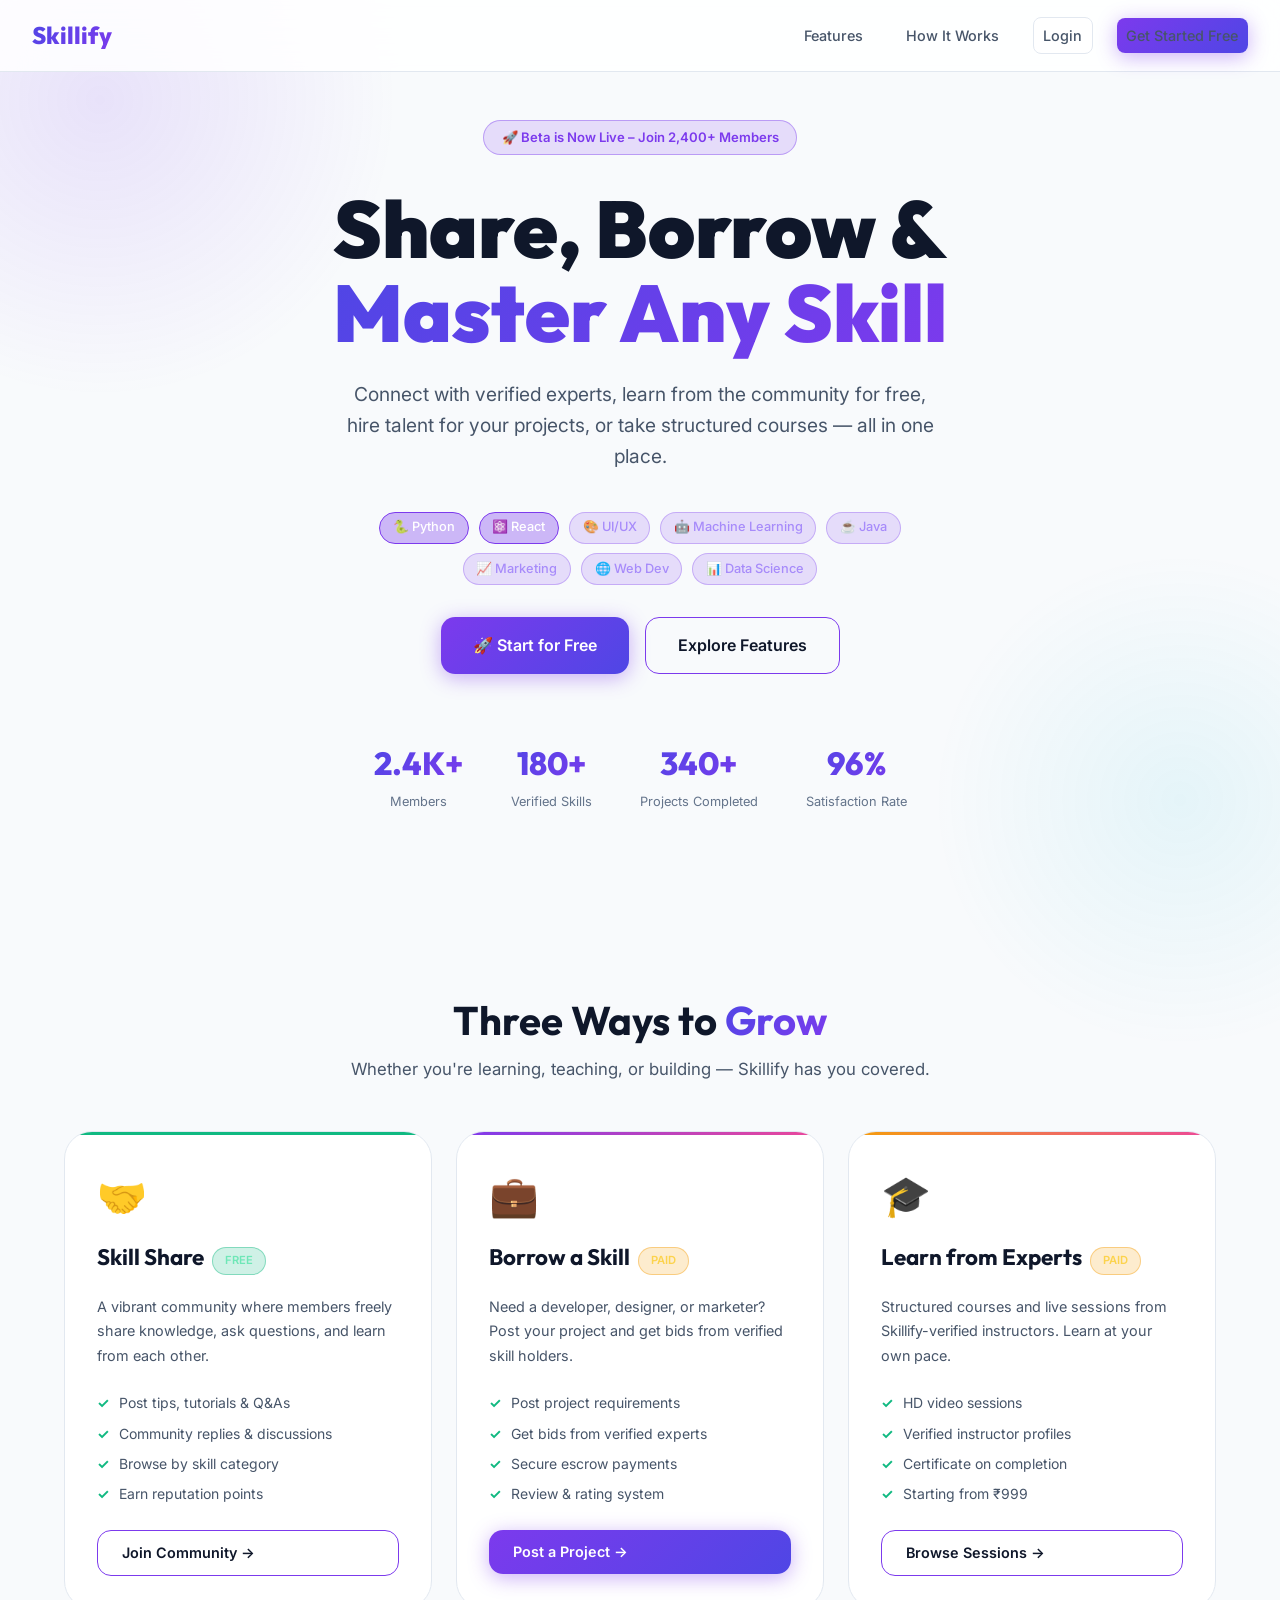
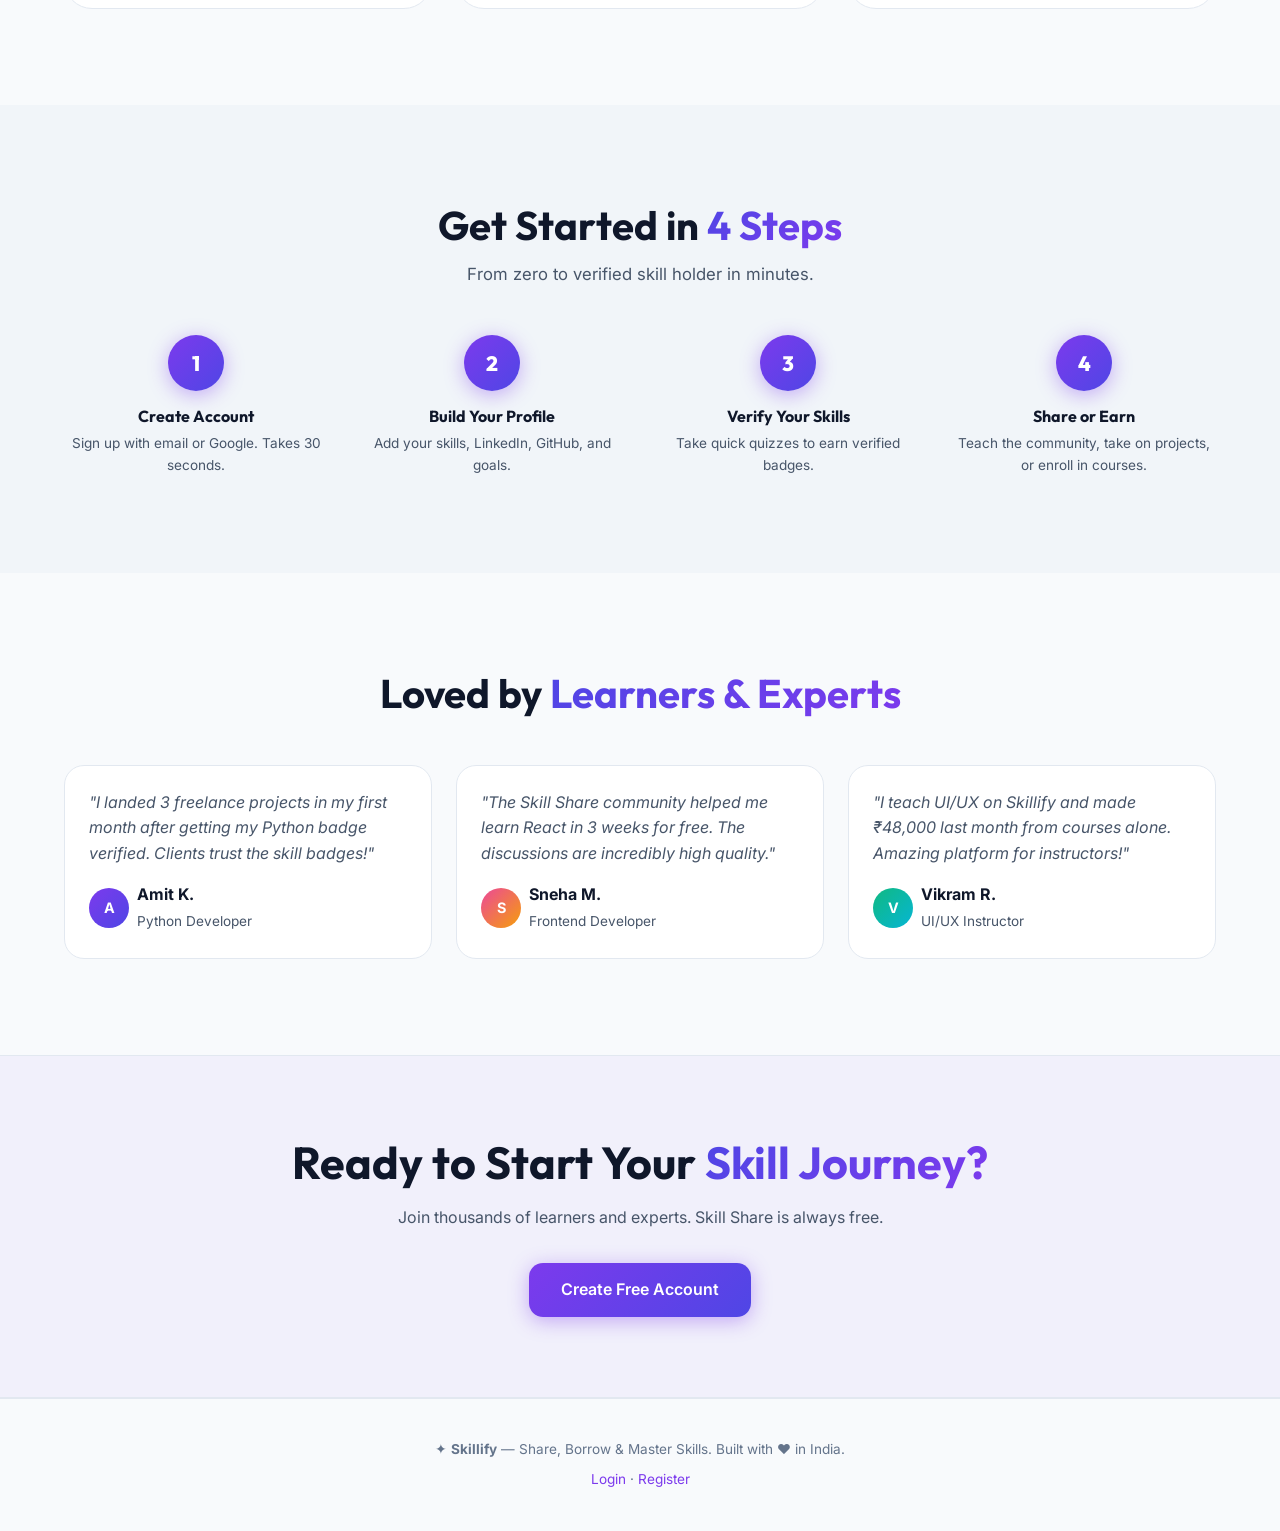
==== commit 9b8c5d25: "New changes added" ====
--- a/frontend/index.html
+++ b/frontend/index.html
@@ -31,7 +31,7 @@
       padding: 0.4rem 1.1rem;
       font-size: 0.82rem;
       font-weight: 600;
-      color: #a78bfa;
+      color: var(--violet);
       margin-bottom: 2rem;
       animation: fadeIn 0.8s ease;
     }
@@ -257,7 +257,7 @@
     }
 
     footer a {
-      color: var(--violet-light);
+      color: var(--violet);
     }
   </style>
 </head>
@@ -385,7 +385,7 @@
   </section>
 
   <!-- HOW IT WORKS -->
-  <section class="section" id="how-it-works" style="background: rgba(124,58,237,0.03);">
+  <section class="section" id="how-it-works" style="background: #f1f5f9;">
     <div class="container">
       <div class="section-header">
         <h2>Get Started in <span class="gradient-text">4 Steps</span></h2>
--- a/frontend/styles/main.css
+++ b/frontend/styles/main.css
@@ -7,10 +7,11 @@
 
 /* ── CSS Variables ── */
 :root {
-    --bg-primary: #08080f;
-    --bg-secondary: #0d0d1a;
-    --bg-card: rgba(255, 255, 255, 0.04);
-    --bg-card-hover: rgba(255, 255, 255, 0.07);
+    /* ── Light Theme Design System ── */
+    --bg-primary: #f8fafc;
+    --bg-secondary: #ffffff;
+    --bg-card: #ffffff;
+    --bg-card-hover: #f1f5f9;
 
     --violet: #7c3aed;
     --violet-light: #9b5de5;
@@ -21,20 +22,20 @@
     --red: #ef4444;
     --cyan: #06b6d4;
 
-    --grad-primary: linear-gradient(135deg, #7c3aed, #4f46e5, #06b6d4);
-    --grad-card: linear-gradient(135deg, rgba(124, 58, 237, 0.15), rgba(79, 70, 229, 0.1));
-    --grad-text: linear-gradient(135deg, #a78bfa, #818cf8, #67e8f9);
-
-    --text-primary: #f1f0fe;
-    --text-secondary: #a0a0c0;
-    --text-muted: #5c5c80;
-
-    --border: rgba(255, 255, 255, 0.08);
-    --border-active: rgba(124, 58, 237, 0.5);
-
-    --shadow-card: 0 8px 32px rgba(0, 0, 0, 0.4);
-    --shadow-glow: 0 0 40px rgba(124, 58, 237, 0.25);
-    --shadow-glow-hover: 0 0 60px rgba(124, 58, 237, 0.4);
+    --grad-primary: linear-gradient(135deg, #7c3aed, #4f46e5);
+    --grad-card: linear-gradient(135deg, rgba(124, 58, 237, 0.05), rgba(79, 70, 229, 0.03));
+    --grad-text: linear-gradient(135deg, #4f46e5, #7c3aed);
+
+    --text-primary: #0f172a;
+    --text-secondary: #475569;
+    --text-muted: #64748b;
+
+    --border: #e2e8f0;
+    --border-active: #7c3aed;
+
+    --shadow-card: 0 4px 6px -1px rgba(0, 0, 0, 0.1), 0 2px 4px -1px rgba(0, 0, 0, 0.06);
+    --shadow-premium: 0 10px 15px -3px rgba(0, 0, 0, 0.1), 0 4px 6px -2px rgba(0, 0, 0, 0.05);
+    --shadow-glow: 0 0 20px rgba(124, 58, 237, 0.08);
 
     --radius-sm: 8px;
     --radius-md: 14px;
@@ -144,11 +145,11 @@
 }
 
 ::-webkit-scrollbar-track {
-    background: var(--bg-primary);
+    background: #f1f5f9;
 }
 
 ::-webkit-scrollbar-thumb {
-    background: var(--violet);
+    background: #cbd5e1;
     border-radius: 3px;
 }
 
@@ -183,7 +184,7 @@
     align-items: center;
     justify-content: space-between;
     padding: 0 2rem;
-    background: rgba(8, 8, 15, 0.8);
+    background: rgba(255, 255, 255, 0.85);
     backdrop-filter: blur(20px);
     border-bottom: 1px solid var(--border);
     transition: var(--transition);
@@ -842,27 +843,27 @@
 }
 
 .badge-tier.silver {
-    background: rgba(148, 163, 184, 0.15);
-    color: #cbd5e1;
-    border: 1px solid rgba(148, 163, 184, 0.4);
+    background: rgba(100, 116, 139, 0.1);
+    color: #475569;
+    border: 1px solid rgba(100, 116, 139, 0.3);
 }
 
 .badge-tier.gold {
-    background: rgba(251, 191, 36, 0.15);
-    color: #fbbf24;
-    border: 1px solid rgba(251, 191, 36, 0.4);
+    background: rgba(180, 83, 9, 0.1);
+    color: #b45309;
+    border: 1px solid rgba(180, 83, 9, 0.3);
 }
 
 .badge-tier.diamond {
-    background: rgba(103, 232, 249, 0.15);
-    color: #67e8f9;
-    border: 1px solid rgba(103, 232, 249, 0.4);
+    background: rgba(8, 145, 178, 0.1);
+    color: #0891b2;
+    border: 1px solid rgba(8, 145, 178, 0.3);
 }
 
 .badge-tier.platinum {
-    background: rgba(167, 139, 250, 0.15);
-    color: #a78bfa;
-    border: 1px solid rgba(167, 139, 250, 0.4);
+    background: rgba(124, 58, 237, 0.1);
+    color: #7c3aed;
+    border: 1px solid rgba(124, 58, 237, 0.3);
 }
 
 /* Badge card for display */
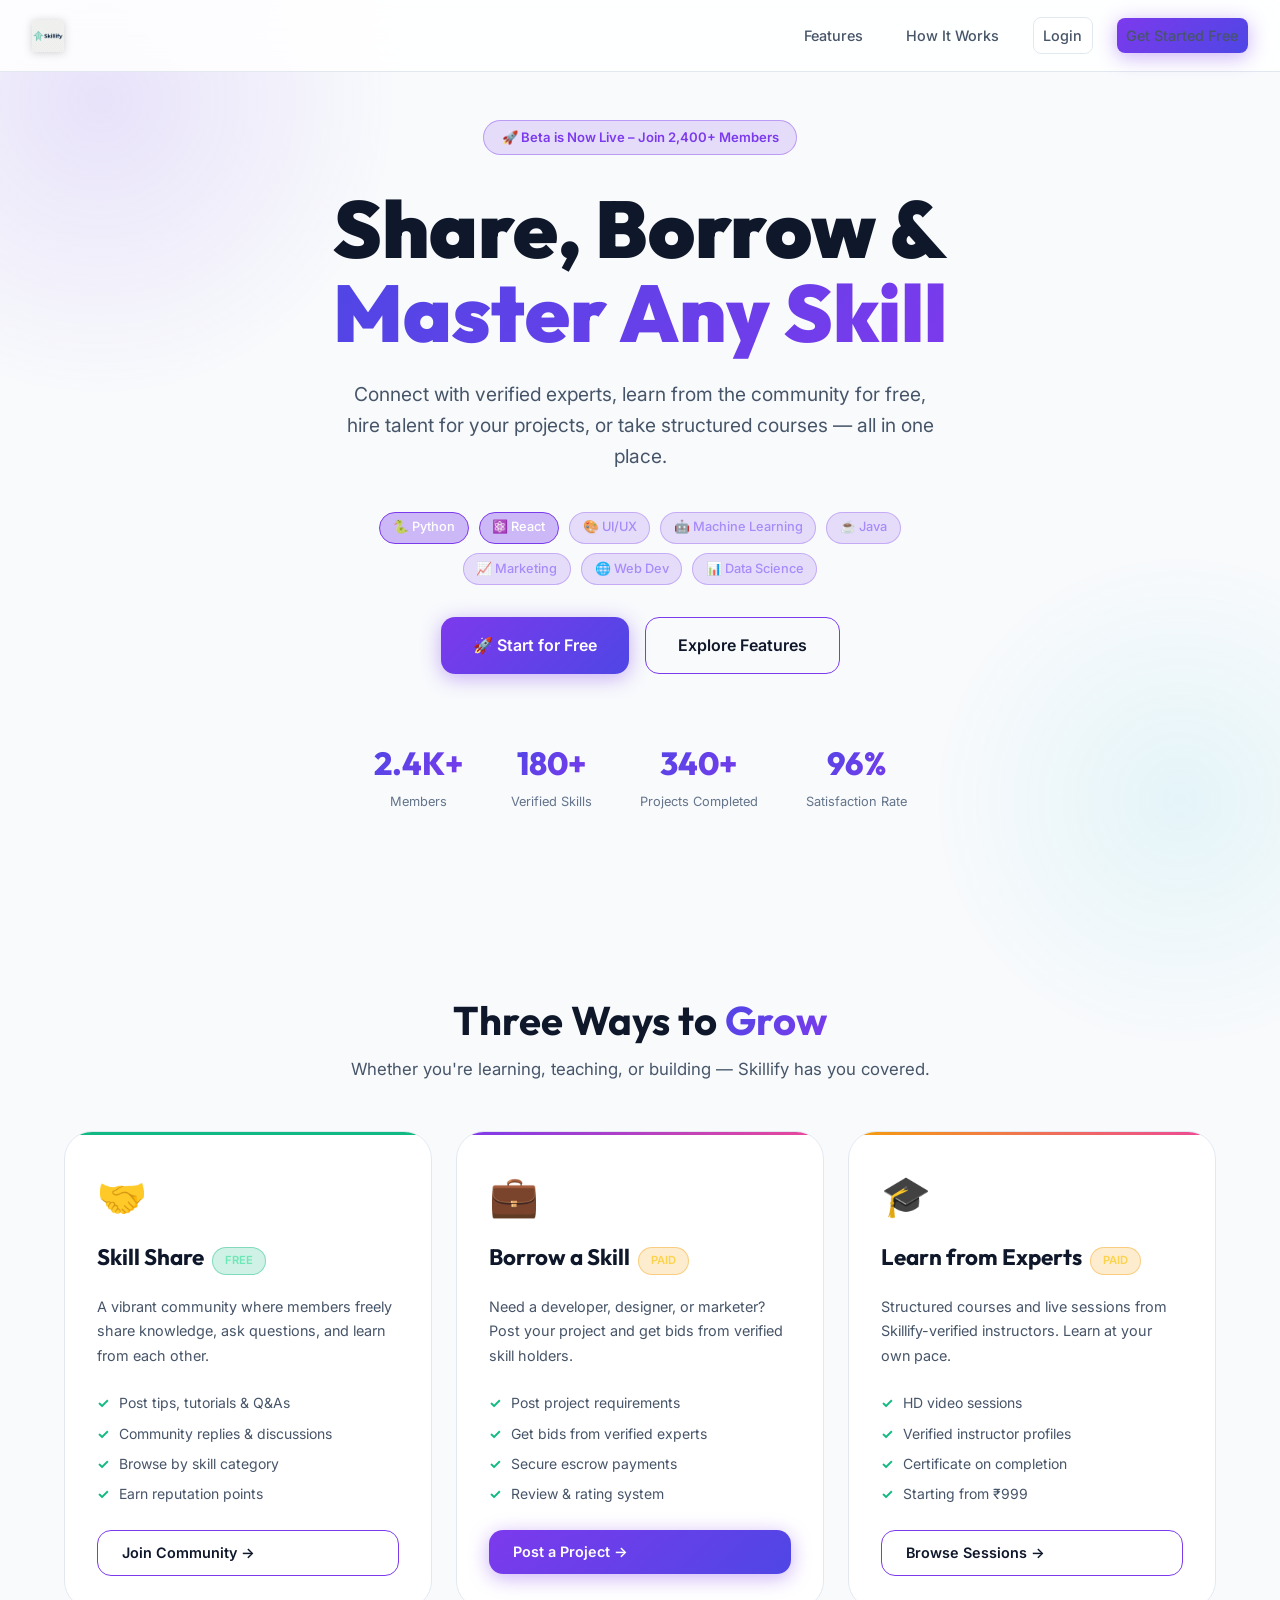
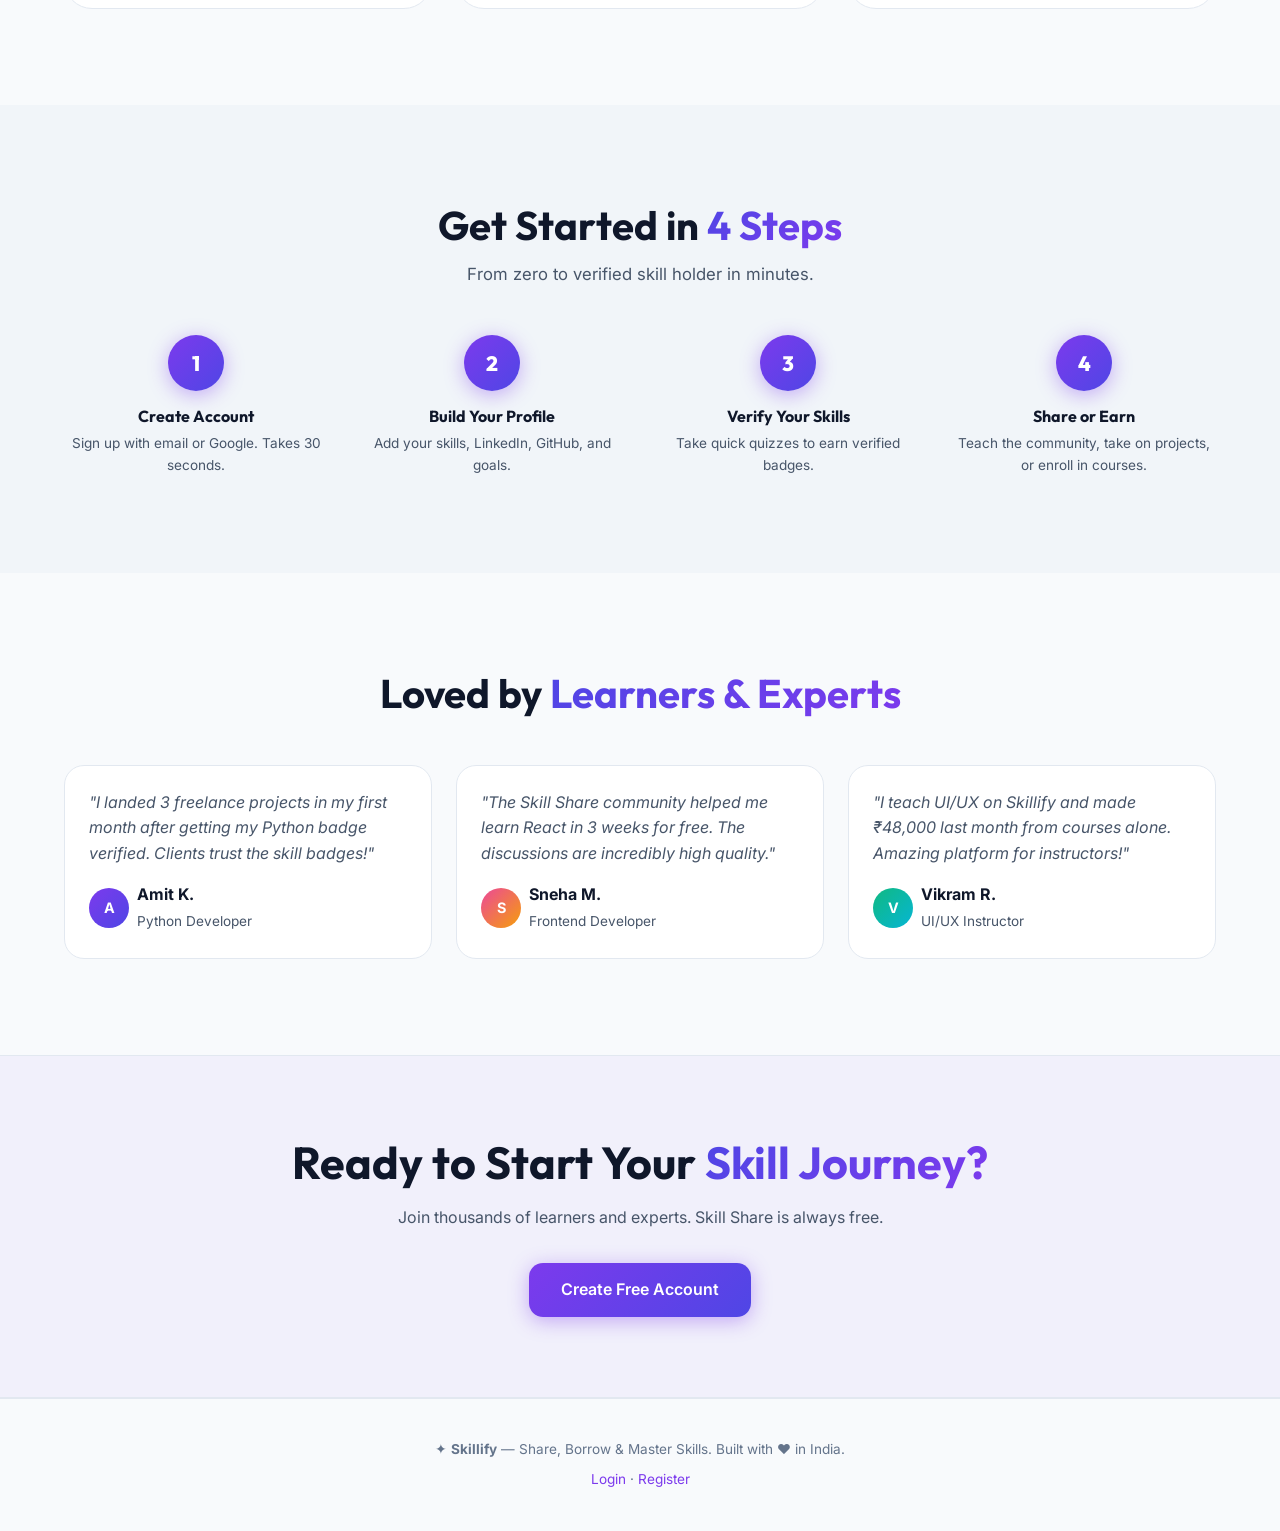
==== commit b8d02666: "Add Skillify logo to all pages" ====
--- a/frontend/index.html
+++ b/frontend/index.html
@@ -266,7 +266,7 @@
 
   <!-- Navigation -->
   <nav class="nav">
-    <a href="index.html" class="nav-logo">Skillify</a>
+    <a href="index.html" class="nav-logo"><img src="logo.png" alt="Skillify" style="height:32px;width:auto;vertical-align:middle;filter:drop-shadow(0 1px 4px rgba(0,0,0,0.18));"></a>
     <div class="nav-links">
       <a href="#tiers" class="nav-desktop">Features</a>
       <a href="#how-it-works" class="nav-desktop">How It Works</a>
